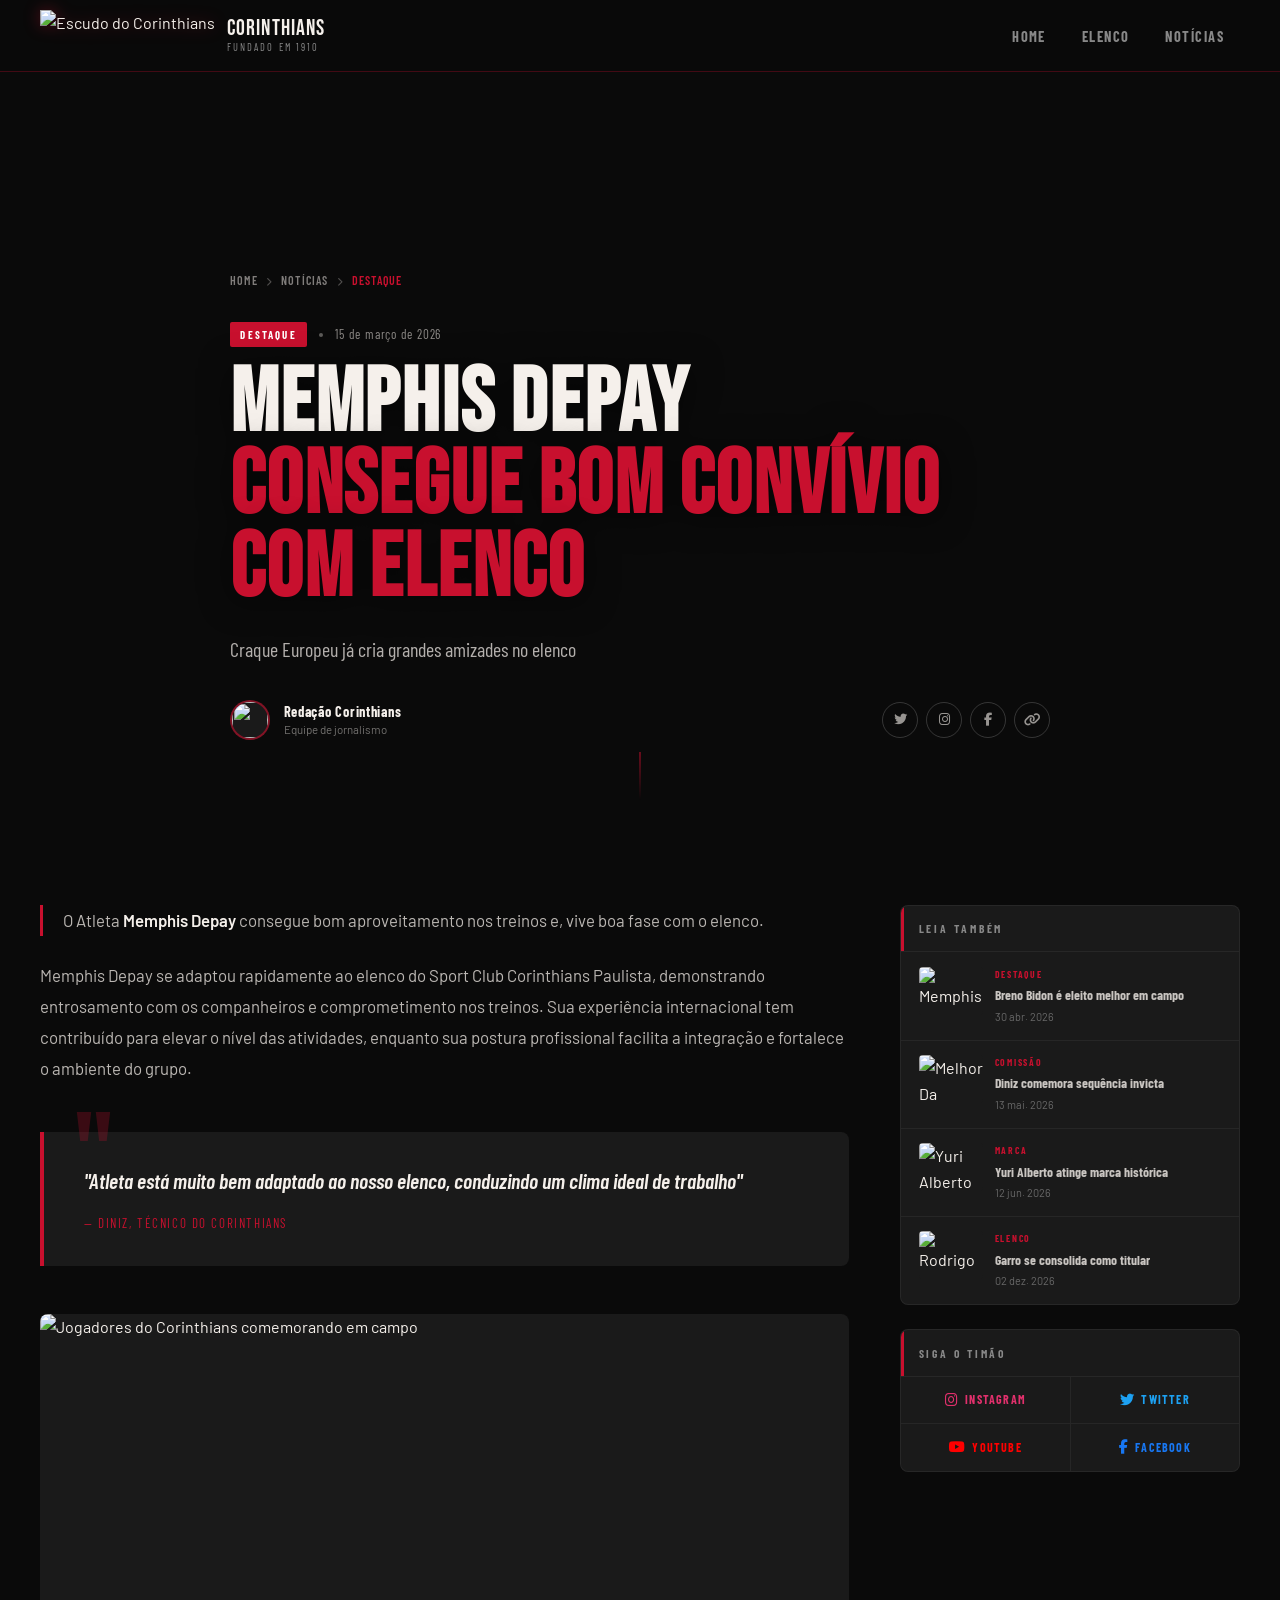
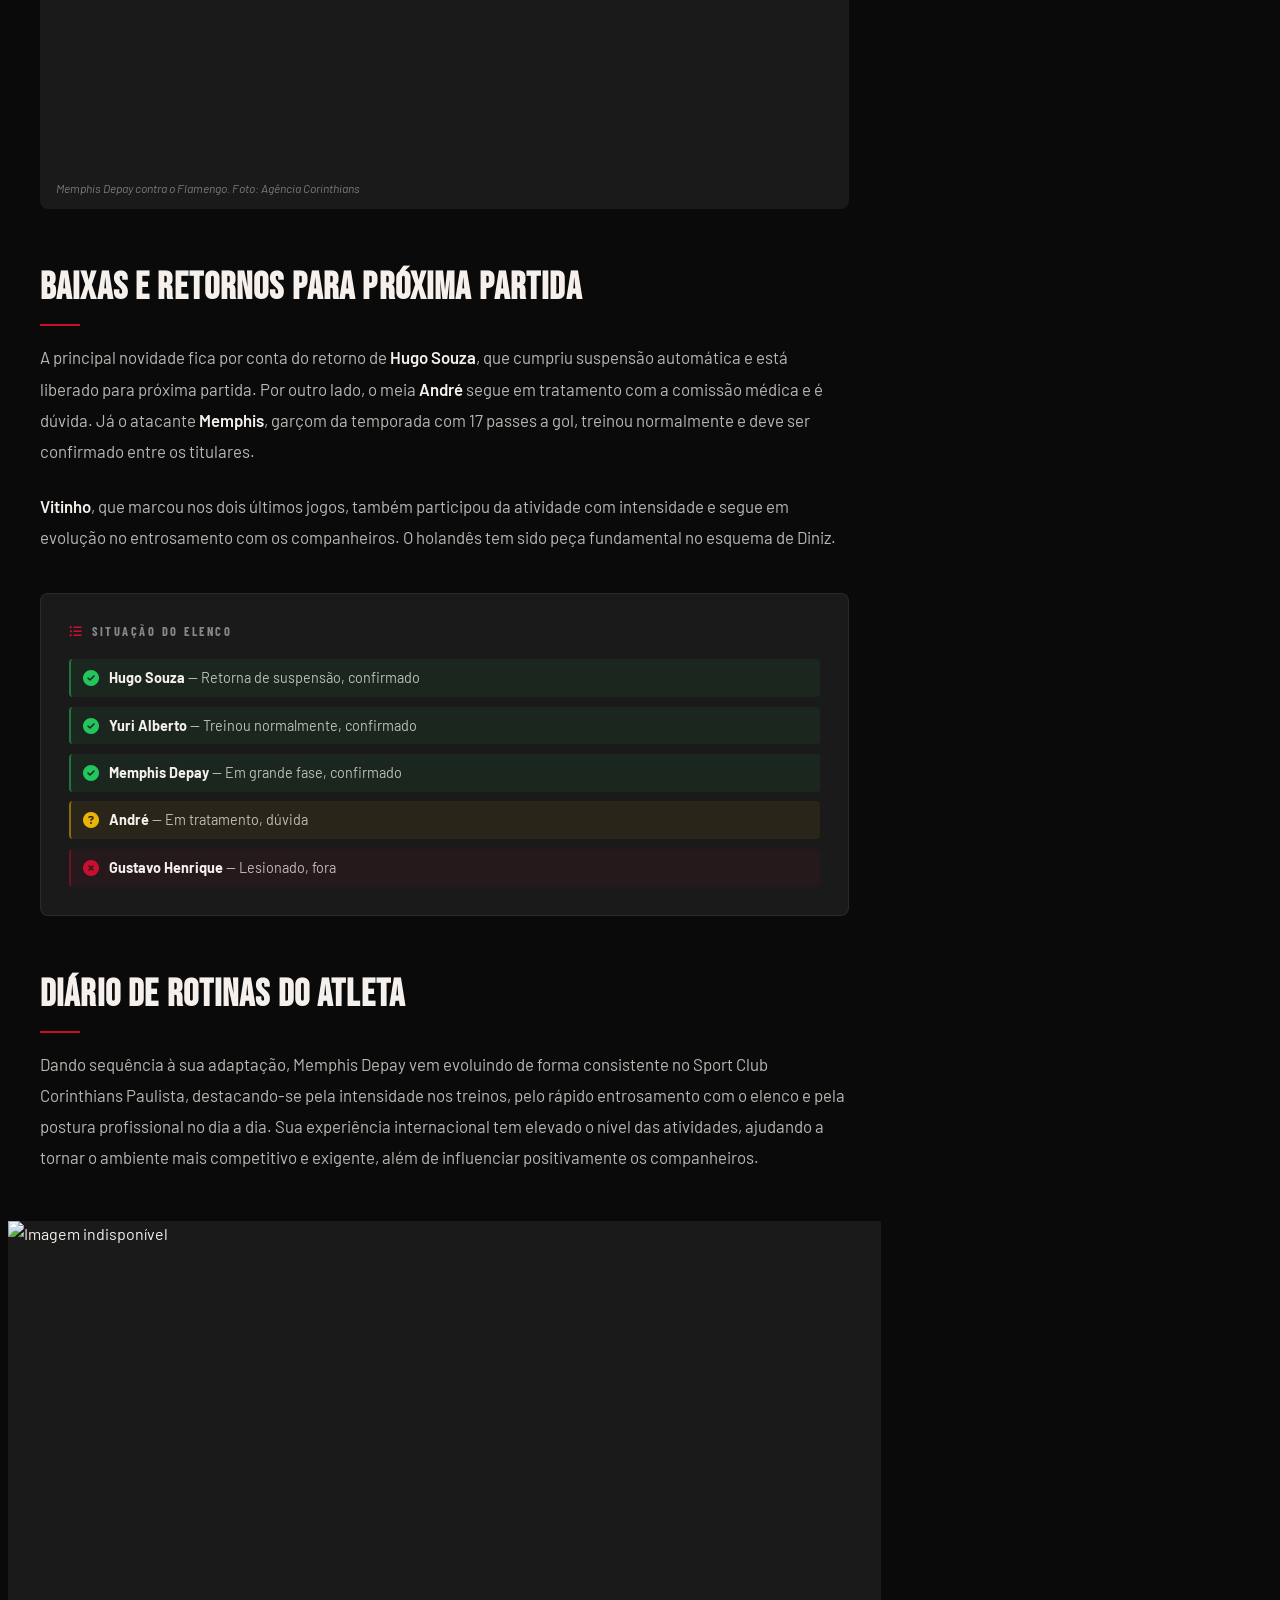
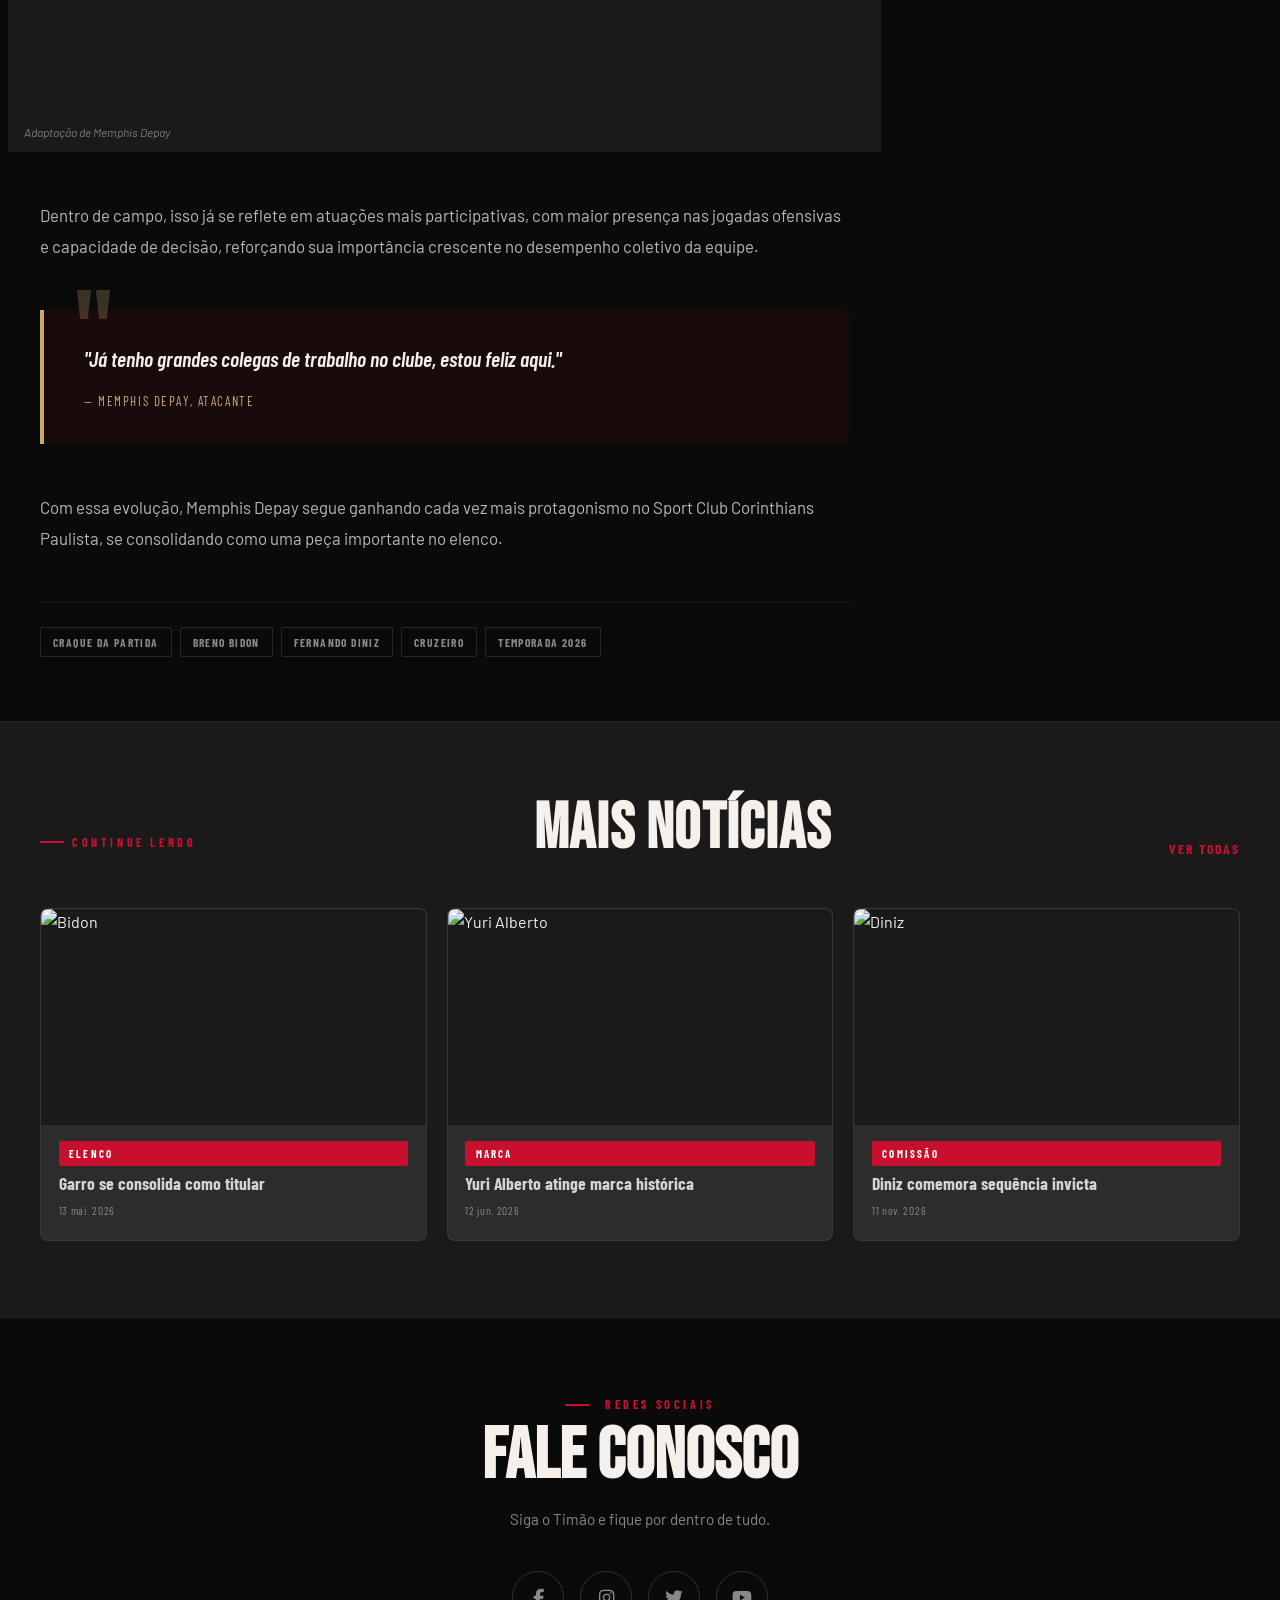
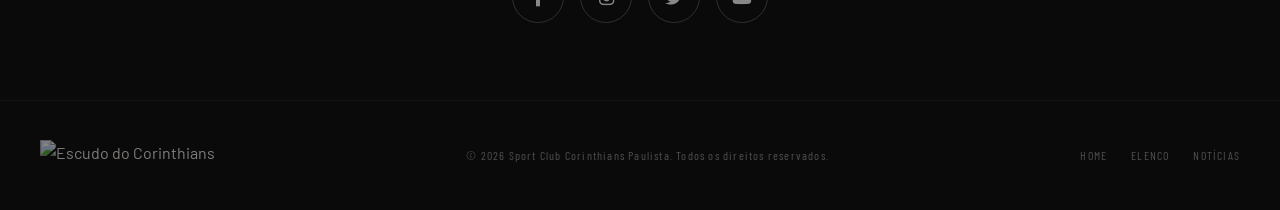
==== noticiamemphis.html @ cc436681 "Add files via upload" ====
<!DOCTYPE html>
<html lang="pt-BR">
<head>
  <meta charset="UTF-8">
  <meta name="viewport" content="width=device-width, initial-scale=1.0">
  <meta name="description" content="Timão inicia preparação intensa para o grande clássico contra o Palmeiras. Saiba tudo sobre o treino, as baixas e as expectativas.">
  <title>Memphis consegue entrosamento com o elenco</title>
  <link rel="stylesheet" href="style.css">
  <link rel="stylesheet" href="noticia.css">
  <link rel="stylesheet" href="https://cdnjs.cloudflare.com/ajax/libs/font-awesome/6.5.0/css/all.min.css">
  <link rel="shortcut icon" href="https://cdn.meutimao.com.br/_upload/forumtopico/2024/08/27/87c4a43331f6d5246008b25f48f8f566.png" type="image/x-icon">
  <link rel="preconnect" href="https://fonts.googleapis.com">
  <link rel="preconnect" href="https://fonts.gstatic.com" crossorigin>
</head>
<body>

<!-- ===================== HEADER (mesmo do site) ===================== -->
<header class="site-header" id="top">
  <div class="container header-container">
    <a href="index.html" class="logo-link" aria-label="Sport Club Corinthians Paulista — Início">
      <img src="https://hubfiel.com.br/wp-content/uploads/2025/02/logo-corinthians-180x180.png" alt="Escudo do Corinthians" class="logo">
      <div class="logo-text">
        <span class="nome">Corinthians</span>
        <span class="fundacao">Fundado em 1910</span>
      </div>
    </a>
    <button class="menu-toggle" aria-label="Abrir menu" aria-expanded="false" aria-controls="main-nav">
      <span></span><span></span><span></span>
    </button>
    <nav class="navbar" id="main-nav" role="navigation" aria-label="Navegação principal">
      <ul class="nav-links">
        <li><a href="index.html">Home</a></li>
        <li><a href="elenco.html">Elenco</a></li>
        <li><a href="noticias.html" class="active">Notícias</a></li>
      </ul>
    </nav>
  </div>
</header>

<div class="overlay" id="overlay" aria-hidden="true"></div>

<!-- ===================== HERO DA NOTÍCIA ===================== -->
<div class="art-hero" role="img" aria-label="Foto principal da matéria">
  <div class="art-hero-bg"
       style="background-image: url('https://lncimg.lance.com.br/cdn-cgi/image/width=1280,height=720,quality=75,background=white,fit=pad/uploads/2026/01/1768933050db7594703df912c1308b49012bbf81ea-scaled-aspect-ratio-512-320.jpg');">
  </div>
  <div class="art-hero-overlay"></div>

  <div class="container art-hero-content">
    <!-- Breadcrumb -->
    <nav class="art-breadcrumb" aria-label="Caminho da página">
      <a href="index.html">Home</a>
      <span aria-hidden="true"><i class="fas fa-chevron-right"></i></span>
      <a href="noticias.html">Notícias</a>
      <span aria-hidden="true"><i class="fas fa-chevron-right"></i></span>
      <span aria-current="page">Destaque</span>
    </nav>

    <div class="art-meta-top">
      <span class="art-tag">Destaque</span>
      <span class="art-dot" aria-hidden="true"></span>
      <time class="art-date" datetime="2026-03-15">15 de março de 2026</time>
    </div>

    <h1 class="art-title">
      Memphis Depay<br>
      <span>Consegue bom convívio com elenco</span>
    </h1>

    <p class="art-subtitle">
      Craque Europeu já cria grandes amizades no elenco
    </p>

    <div class="art-author">
      <div class="art-author-avatar" aria-hidden="true">
        <img src="https://hubfiel.com.br/wp-content/uploads/2025/02/logo-corinthians-180x180.png" alt="">
      </div>
      <div class="art-author-info">
        <span class="art-author-name">Redação Corinthians</span>
        <span class="art-author-role">Equipe de jornalismo</span>
      </div>
      <div class="art-share" aria-label="Compartilhar">
        <button class="art-share-btn" aria-label="Compartilhar no X (Twitter)" data-share="twitter">
          <i class="fab fa-twitter" aria-hidden="true"></i>
        </button>
        <button class="art-share-btn" aria-label="Compartilhar no Instagram" data-share="instagram">
          <i class="fab fa-instagram" aria-hidden="true"></i>
        </button>
        <button class="art-share-btn" aria-label="Compartilhar no Facebook" data-share="facebook">
          <i class="fab fa-facebook-f" aria-hidden="true"></i>
        </button>
        <button class="art-share-btn" id="btn-copy-link" aria-label="Copiar link">
          <i class="fas fa-link" aria-hidden="true"></i>
        </button>
      </div>
    </div>
  </div>

  <!-- Indicador de scroll -->
  <div class="art-scroll-hint" aria-hidden="true">
    <div class="art-scroll-line"></div>
  </div>
</div>

<!-- ===================== CORPO DA MATÉRIA ===================== -->
<main class="art-main" id="conteudo" aria-labelledby="art-heading">

  <div class="art-layout">

    <!-- COLUNA PRINCIPAL -->
    <article class="art-body" aria-labelledby="art-heading">
      <h2 id="art-heading" class="sr-only">Conteúdo da matéria</h2>

      <!-- Parágrafo de abertura -->
      <p class="art-lead">
        O Atleta <strong>Memphis Depay</strong> consegue bom aproveitamento nos treinos e, vive boa fase com o elenco.
      </p>

      <p>
        Memphis Depay se adaptou rapidamente ao elenco do Sport Club Corinthians Paulista, demonstrando entrosamento com os companheiros e comprometimento nos treinos. Sua experiência internacional tem contribuído para elevar o nível das atividades, enquanto sua postura profissional facilita a integração e fortalece o ambiente do grupo.
      </p>

      <!-- Destaque / Quote -->
      <blockquote class="art-quote">
        <p>"Atleta está muito bem adaptado ao nosso elenco, conduzindo um clima ideal de trabalho"</p>
        <cite>— Diniz, Técnico do Corinthians</cite>
      </blockquote>

      <!-- Foto interna 1 -->
      <figure class="art-figure">
        <img
          src="https://cdn.meutimao.com.br/fotos-do-corinthians/w614/2026/03/23/memphis_depay_em_campo_no_jogo_contra_o_flamengo_n1ri.jpg"
          alt="Jogadores do Corinthians comemorando em campo"
          loading="lazy"
          class="art-figure-img">
        <figcaption class="art-figure-caption">
          <span>Memphis Depay contra o Flamengo. Foto: Agência Corinthians</span>
        </figcaption>
      </figure>

      <h2 class="art-section-title">Baixas e retornos para Próxima Partida</h2>

      <p>
        A principal novidade fica por conta do retorno de <strong>Hugo Souza</strong>, que cumpriu suspensão automática e está liberado para próxima partida. Por outro lado, o meia <strong>André</strong> segue em tratamento com a comissão médica e é dúvida. Já o atacante <strong>Memphis</strong>, garçom da temporada com 17 passes a gol, treinou normalmente e deve ser confirmado entre os titulares.
      </p>

      <p>
        <strong>Vitinho</strong>, que marcou nos dois últimos jogos, também participou da atividade com intensidade e segue em evolução no entrosamento com os companheiros. O holandês tem sido peça fundamental no esquema de Diniz.
      </p>

      <!-- Lista de destaques -->
      <div class="art-destaque-box">
        <h3 class="art-destaque-box-title">
          <i class="fas fa-list-ul" aria-hidden="true"></i>
          Situação do elenco
        </h3>
        <ul class="art-list">
          <li class="art-list-item art-list-ok">
            <i class="fas fa-check-circle" aria-hidden="true"></i>
            <span><strong>Hugo Souza</strong> — Retorna de suspensão, confirmado</span>
          </li>
          <li class="art-list-item art-list-ok">
            <i class="fas fa-check-circle" aria-hidden="true"></i>
            <span><strong>Yuri Alberto</strong> — Treinou normalmente, confirmado</span>
          </li>
          <li class="art-list-item art-list-ok">
            <i class="fas fa-check-circle" aria-hidden="true"></i>
            <span><strong>Memphis Depay</strong> — Em grande fase, confirmado</span>
          </li>
          <li class="art-list-item art-list-duvida">
            <i class="fas fa-question-circle" aria-hidden="true"></i>
            <span><strong>André</strong> — Em tratamento, dúvida</span>
          </li>
          <li class="art-list-item art-list-fora">
            <i class="fas fa-times-circle" aria-hidden="true"></i>
            <span><strong>Gustavo Henrique</strong> — Lesionado, fora</span>
          </li>
        </ul>
      </div>

      <h2 class="art-section-title">Diário de rotinas do Atleta</h2>

      <p>
      Dando sequência à sua adaptação, Memphis Depay vem evoluindo de forma consistente no Sport Club Corinthians Paulista, destacando-se pela intensidade nos treinos, pelo rápido entrosamento com o elenco e pela postura profissional no dia a dia. Sua experiência internacional tem elevado o nível das atividades, ajudando a tornar o ambiente mais competitivo e exigente, além de influenciar positivamente os companheiros. 
      </p>

      <!-- Foto interna 2 -->
      <figure class="art-figure art-figure--wide">
        <img
          src="https://jpimg.com.br/uploads/2025/02/af820250226028.jpg"
          loading="lazy"
          class="art-figure-img">
        <figcaption class="art-figure-caption">
          <span>Adaptação de Memphis Depay</span>
        </figcaption>
      </figure>

      <p>
      Dentro de campo, isso já se reflete em atuações mais participativas, com maior presença nas jogadas ofensivas e capacidade de decisão, reforçando sua importância crescente no desempenho coletivo da equipe.
      </p>

      <blockquote class="art-quote art-quote--alt">
        <p>"Já tenho grandes colegas de trabalho no clube, estou feliz aqui."</p>
        <cite>— Memphis Depay, Atacante</cite>
      </blockquote>

      <p>
       Com essa evolução, Memphis Depay segue ganhando cada vez mais protagonismo no Sport Club Corinthians Paulista, se consolidando como uma peça importante no elenco.
      </p>

      <!-- Tags da matéria -->
      <div class="art-tags" aria-label="Tags da matéria">
        <span class="art-tag-item">Craque da Partida</span>
        <span class="art-tag-item">Breno Bidon</span>
        <span class="art-tag-item">Fernando Diniz</span>
        <span class="art-tag-item">Cruzeiro</span>
        <span class="art-tag-item">Temporada 2026</span>
      </div>

    </article>

    <!-- SIDEBAR -->
    <aside class="art-sidebar" aria-label="Conteúdo relacionado">

      <!-- Leia também -->
      <div class="art-sidebar-block">
        <h3 class="art-sidebar-title">
          <span>Leia também</span>
        </h3>
        <ul class="art-related-list">
          <li class="art-related-item">
            <a href="#" class="art-related-link">
              <img src="https://cdn.meutimao.com.br/_upload/jogador/breno-de-souza-bidon-no-corinthians_3_corinthians.jpg" alt="Memphis Depay" class="art-related-img" loading="lazy">
              <div class="art-related-content">
                <span class="art-related-tag">Destaque</span>
                <p class="art-related-title">Breno Bidon é eleito melhor em campo</p>
                <time class="art-related-date" datetime="2026-04-30">30 abr. 2026</time>
              </div>
            </a>
          </li>
          <li class="art-related-item">
            <a href="#" class="art-related-link">
              <img src="https://s2-cbn.glbimg.com/S6l52Odi8jN6PP32u-W59nD9en4=/0x0:3000x2276/888x0/smart/filters:strip_icc()/i.s3.glbimg.com/v1/AUTH_d975fad146a14bbfad9e763717b09688/internal_photos/bs/2026/K/m/gJVb2aQmWhQjyQw2DEiQ/243237.jpg" alt="Melhor Da Partida" class="art-related-img" loading="lazy">
              <div class="art-related-content">
                <span class="art-related-tag">Comissão</span>
                <p class="art-related-title">Diniz comemora sequência invicta</p>
                <time class="art-related-date" datetime="2026-05-13">13 mai. 2026</time>
              </div>
            </a>
          </li>
          <li class="art-related-item">
            <a href="#" class="art-related-link">
              <img src="https://s2-ge.glbimg.com/wKQ4-0z7XtAkPaydusQl7V14zVs=/0x0:3408x2268/984x0/smart/filters:strip_icc()/i.s3.glbimg.com/v1/AUTH_bc8228b6673f488aa253bbcb03c80ec5/internal_photos/bs/2025/d/o/Ko9birSVqkJGDTxUCEMg/rib7943.jpg" alt="Yuri Alberto" class="art-related-img" loading="lazy">
              <div class="art-related-content">
                <span class="art-related-tag">Marca</span>
                <p class="art-related-title">Yuri Alberto atinge marca histórica</p>
                <time class="art-related-date" datetime="2026-06-12">12 jun. 2026</time>
              </div>
            </a>
          </li>
          <li class="art-related-item">
            <a href="#" class="art-related-link">
              <img src="https://lncimg.lance.com.br/cdn-cgi/image/width=950,quality=75,fit=pad,format=webp/uploads/2025/04/AGIF25030920330111-1-scaled-aspect-ratio-512-320.jpg" alt="Rodrigo Garro" class="art-related-img" loading="lazy">
              <div class="art-related-content">
                <span class="art-related-tag">Elenco</span>
                <p class="art-related-title">Garro se consolida como titular</p>
                <time class="art-related-date" datetime="2026-12-02">02 dez. 2026</time>
              </div>
            </a>
          </li>
        </ul>
      </div>

      <!-- Redes sociais compacto -->
      <div class="art-sidebar-block art-sidebar-social">
        <h3 class="art-sidebar-title"><span>Siga o Timão</span></h3>
        <div class="art-social-grid">
          <a href="https://www.instagram.com/corinthians/" target="_blank" rel="noopener noreferrer" class="art-social-btn art-social-ig" aria-label="Instagram">
            <i class="fab fa-instagram" aria-hidden="true"></i>
            <span>Instagram</span>
          </a>
          <a href="https://x.com/corinthians" target="_blank" rel="noopener noreferrer" class="art-social-btn art-social-tw" aria-label="X (Twitter)">
            <i class="fab fa-twitter" aria-hidden="true"></i>
            <span>Twitter</span>
          </a>
          <a href="https://www.youtube.com/corinthians" target="_blank" rel="noopener noreferrer" class="art-social-btn art-social-yt" aria-label="YouTube">
            <i class="fab fa-youtube" aria-hidden="true"></i>
            <span>YouTube</span>
          </a>
          <a href="https://www.facebook.com/corinthians/?locale=pt_BR" target="_blank" rel="noopener noreferrer" class="art-social-btn art-social-fb" aria-label="Facebook">
            <i class="fab fa-facebook-f" aria-hidden="true"></i>
            <span>Facebook</span>
          </a>
        </div>
      </div>

    </aside>
  </div>

  <!-- ===================== MAIS NOTÍCIAS (rodapé da matéria) ===================== -->
  <div class="art-more-section">
    <div class="container">
      <div class="art-more-header">
        <p class="section-label">Continue lendo</p>
        <h2 class="art-more-title">Mais Notícias</h2>
        <a href="noticias.html" class="section-link">Ver todas</a>
      </div>
      <div class="art-more-grid">

        <a href="#" class="art-more-card">
          <div class="art-more-card-img-wrap">
            <img src="https://lncimg.lance.com.br/cdn-cgi/image/width=950,quality=75,fit=pad,format=webp/uploads/2025/04/AGIF25030920330111-1-scaled-aspect-ratio-512-320.jpg" alt="Bidon" loading="lazy">
          </div>
          <div class="art-more-card-body">
            <span class="art-tag">Elenco</span>
            <h3>Garro se consolida como titular</h3>
            <time datetime="2026-05-13">13 mai. 2026</time>
          </div>
        </a>

        <a href="#" class="art-more-card">
          <div class="art-more-card-img-wrap">
            <img src="https://s2-ge.glbimg.com/wKQ4-0z7XtAkPaydusQl7V14zVs=/0x0:3408x2268/984x0/smart/filters:strip_icc()/i.s3.glbimg.com/v1/AUTH_bc8228b6673f488aa253bbcb03c80ec5/internal_photos/bs/2025/d/o/Ko9birSVqkJGDTxUCEMg/rib7943.jpg" alt="Yuri Alberto" loading="lazy">
          </div>
          <div class="art-more-card-body">
            <span class="art-tag">Marca</span>
            <h3>Yuri Alberto atinge marca histórica</h3>
            <time datetime="2026-06-12">12 jun. 2026</time>
          </div>
        </a>

        <a href="#" class="art-more-card">
          <div class="art-more-card-img-wrap">
            <img src="https://s2-cbn.glbimg.com/S6l52Odi8jN6PP32u-W59nD9en4=/0x0:3000x2276/888x0/smart/filters:strip_icc()/i.s3.glbimg.com/v1/AUTH_d975fad146a14bbfad9e763717b09688/internal_photos/bs/2026/K/m/gJVb2aQmWhQjyQw2DEiQ/243237.jpg" alt="Diniz" loading="lazy">
          </div>
          <div class="art-more-card-body">
            <span class="art-tag">Comissão</span>
            <h3>Diniz comemora sequência invicta</h3>
            <time datetime="2026-11-11">11 nov. 2026</time>
          </div>
        </a>

      </div>
    </div>
  </div>

</main>

<!-- ===================== TOAST (copiar link) ===================== -->
<div class="art-toast" id="art-toast" role="status" aria-live="polite" aria-atomic="true">
  <i class="fas fa-check-circle" aria-hidden="true"></i>
  <span>Link copiado!</span>
</div>

<!-- ===================== FOOTER ===================== -->
<section class="section-contato" id="contato" aria-labelledby="titulo-contato-art">
  <div class="container">
    <div class="contato-inner">
      <p class="section-label" style="justify-content:center; margin-bottom:0.5rem;">
        <span style="width:24px;height:2px;background:var(--vermelho);display:inline-block;margin-right:0.5rem;"></span>
        Redes Sociais
      </p>
      <h2 class="contato-title" id="titulo-contato-art">Fale Conosco</h2>
      <p class="contato-desc">Siga o Timão e fique por dentro de tudo.</p>
      <div class="social-icons">
        <a href="https://www.facebook.com/corinthians/?locale=pt_BR" target="_blank" rel="noopener noreferrer" aria-label="Facebook"><i class="fab fa-facebook-f"></i></a>
        <a href="https://www.instagram.com/corinthians/" target="_blank" rel="noopener noreferrer" aria-label="Instagram"><i class="fab fa-instagram"></i></a>
        <a href="https://x.com/corinthians" target="_blank" rel="noopener noreferrer" aria-label="X (Twitter)"><i class="fab fa-twitter"></i></a>
        <a href="https://www.youtube.com/corinthians" target="_blank" rel="noopener noreferrer" aria-label="YouTube"><i class="fab fa-youtube"></i></a>
      </div>
    </div>
  </div>
</section>

<footer>
  <div class="container">
    <div class="footer-inner">
      <a href="index.html" class="footer-logo" aria-label="Início">
        <img src="https://hubfiel.com.br/wp-content/uploads/2025/02/logo-corinthians-180x180.png" alt="Escudo do Corinthians">
      </a>
      <p class="footer-copy">&copy; 2026 Sport Club Corinthians Paulista. Todos os direitos reservados.</p>
      <nav class="footer-links" aria-label="Links do rodapé">
        <a href="index.html">Home</a>
        <a href="elenco.html">Elenco</a>
        <a href="noticias.html">Notícias</a>
      </nav>
    </div>
  </div>
</footer>

<a href="#top" class="back-to-top" aria-label="Voltar ao topo">
  <i class="fas fa-arrow-up" aria-hidden="true"></i>
</a>

<script src="script.js"></script>
<script src="noticia.js"></script>
</body>
</html>
---- style.css ----
/* ============================================
   SPORT CLUB CORINTHIANS PAULISTA
   Design System — Temporada 2026
   ============================================ */

@import url('https://fonts.googleapis.com/css2?family=Bebas+Neue&family=Barlow+Condensed:wght@400;600;700;900&family=Barlow:wght@300;400;500;600&display=swap');

/* ============================================
   VARIÁVEIS E RESET
   ============================================ */
:root {
  --preto:       #0a0a0a;
  --branco:      #f5f0eb;
  --vermelho:    #c8102e;
  --vermelho-vivo: #e8132f;
  --cinza-escuro: #1a1a1a;
  --cinza-medio: #2c2c2c;
  --cinza-claro: #888;
  --dourado:     #c9a96e;

  --fonte-display: 'Bebas Neue', sans-serif;
  --fonte-condensed: 'Barlow Condensed', sans-serif;
  --fonte-body:   'Barlow', sans-serif;

  --radius-sm: 4px;
  --radius-md: 8px;
  --radius-lg: 16px;

  --sombra-card: 0 4px 24px rgba(0,0,0,0.4);
  --sombra-hover: 0 12px 40px rgba(0,0,0,0.6);
  --transicao: all 0.3s cubic-bezier(0.4, 0, 0.2, 1);

  --header-h: 72px;
}

*, *::before, *::after {
  margin: 0;
  padding: 0;
  box-sizing: border-box;
}

html {
  scroll-behavior: smooth;
  font-size: 16px;
  -webkit-text-size-adjust: 100%;
}

body {
  font-family: var(--fonte-body);
  background-color: var(--preto);
  color: var(--branco);
  line-height: 1.6;
  overflow-x: hidden;
  min-height: 100vh;
}

img {
  display: block;
  max-width: 100%;
  height: auto;
}

a {
  text-decoration: none;
  color: inherit;
}

ul {
  list-style: none;
}

/* ============================================
   UTILITÁRIOS
   ============================================ */
.container {
  width: 100%;
  max-width: 1280px;
  margin: 0 auto;
  padding: 0 clamp(1rem, 4vw, 2.5rem);
}

.sr-only {
  position: absolute;
  width: 1px;
  height: 1px;
  padding: 0;
  margin: -1px;
  overflow: hidden;
  clip: rect(0,0,0,0);
  white-space: nowrap;
  border: 0;
}

/* ============================================
   HEADER / NAVEGAÇÃO
   ============================================ */
.site-header {
  position: fixed;
  top: 0;
  left: 0;
  width: 100%;
  z-index: 1000;
  height: var(--header-h);
  background: rgba(10,10,10,0.95);
  backdrop-filter: blur(12px);
  -webkit-backdrop-filter: blur(12px);
  border-bottom: 1px solid rgba(200,16,46,0.3);
  transition: var(--transicao);
}

.site-header.scrolled {
  background: rgba(10,10,10,0.99);
  border-bottom-color: var(--vermelho);
}

.header-container {
  display: flex;
  align-items: center;
  justify-content: space-between;
  height: 100%;
}

.logo-link {
  display: flex;
  align-items: center;
  gap: 0.75rem;
  flex-shrink: 0;
}

.logo {
  height: clamp(42px, 6vw, 52px);
  width: auto;
  transition: var(--transicao);
  filter: drop-shadow(0 0 8px rgba(200,16,46,0.4));
}

.logo-link:hover .logo {
  transform: scale(1.05);
  filter: drop-shadow(0 0 16px rgba(200,16,46,0.7));
}

.logo-text {
  display: flex;
  flex-direction: column;
  line-height: 1.1;
}

.logo-text .nome {
  font-family: var(--fonte-display);
  font-size: clamp(1rem, 2.5vw, 1.4rem);
  letter-spacing: 0.05em;
  color: var(--branco);
}

.logo-text .fundacao {
  font-family: var(--fonte-condensed);
  font-size: 0.65rem;
  letter-spacing: 0.2em;
  color: var(--cinza-claro);
  text-transform: uppercase;
}

/* Nav links */
.navbar {
  display: flex;
  align-items: center;
}

.nav-links {
  display: flex;
  align-items: center;
  gap: 0.25rem;
}

.nav-links li a {
  font-family: var(--fonte-condensed);
  font-weight: 700;
  font-size: 0.9rem;
  letter-spacing: 0.1em;
  text-transform: uppercase;
  color: var(--cinza-claro);
  padding: 0.5rem 1rem;
  border-radius: var(--radius-sm);
  transition: var(--transicao);
  position: relative;
}

.nav-links li a::after {
  content: '';
  position: absolute;
  bottom: -2px;
  left: 50%;
  transform: translateX(-50%) scaleX(0);
  width: 80%;
  height: 2px;
  background: var(--vermelho);
  transition: transform 0.3s ease;
}

.nav-links li a:hover,
.nav-links li a.active {
  color: var(--branco);
}

.nav-links li a:hover::after,
.nav-links li a.active::after {
  transform: translateX(-50%) scaleX(1);
}

/* Menu Hamburguer */
.menu-toggle {
  display: none;
  flex-direction: column;
  gap: 5px;
  background: none;
  border: none;
  cursor: pointer;
  padding: 0.5rem;
  z-index: 1002;
}

.menu-toggle span {
  display: block;
  width: 24px;
  height: 2px;
  background: var(--branco);
  transition: var(--transicao);
  transform-origin: center;
}

.menu-toggle.active span:nth-child(1) {
  transform: translateY(7px) rotate(45deg);
}
.menu-toggle.active span:nth-child(2) {
  opacity: 0;
  transform: scaleX(0);
}
.menu-toggle.active span:nth-child(3) {
  transform: translateY(-7px) rotate(-45deg);
}

/* Overlay */
.overlay {
  position: fixed;
  inset: 0;
  background: rgba(0,0,0,0.7);
  z-index: 998;
  opacity: 0;
  pointer-events: none;
  transition: opacity 0.3s ease;
  backdrop-filter: blur(4px);
}

.overlay.active {
  opacity: 1;
  pointer-events: all;
}

/* ============================================
   HERO SECTION
   ============================================ */
.hero {
  position: relative;
  min-height: 100svh;
  display: flex;
  align-items: center;
  overflow: hidden;
  padding-top: var(--header-h);
}

.hero-bg {
  position: absolute;
  inset: 0;
  background-image: url('https://s2-ge.glbimg.com/oWIc7TjPOmp0jrXSn1iT3tWQ8Gs=/0x0:3000x2001/1008x0/smart/filters:strip_icc()/i.s3.glbimg.com/v1/AUTH_bc8228b6673f488aa253bbcb03c80ec5/internal_photos/bs/2022/P/C/1P5erCRlayybaaTX6pFg/agif22012520244146.jpg');
  background-size: cover;
  background-position: center 20%;
  filter: brightness(0.25);
  transform: scale(1.05);
  animation: heroZoom 20s ease-in-out infinite alternate;
}

@keyframes heroZoom {
  from { transform: scale(1.05); }
  to   { transform: scale(1.12); }
}

.hero-overlay {
  position: absolute;
  inset: 0;
  background: linear-gradient(
    135deg,
    rgba(10,10,10,0.85) 0%,
    rgba(200,16,46,0.1) 50%,
    rgba(10,10,10,0.9) 100%
  );
}

.hero-noise {
  position: absolute;
  inset: 0;
  background-image: url("data:image/svg+xml,%3Csvg xmlns='http://www.w3.org/2000/svg' width='300' height='300'%3E%3Cfilter id='noise'%3E%3CfeTurbulence type='fractalNoise' baseFrequency='0.65' numOctaves='3' stitchTiles='stitch'/%3E%3C/filter%3E%3Crect width='300' height='300' filter='url(%23noise)' opacity='0.04'/%3E%3C/svg%3E");
  opacity: 0.3;
  pointer-events: none;
}

.hero-content {
  position: relative;
  z-index: 1;
  max-width: 900px;
  padding: 2rem 0;
}

.hero-badge {
  display: inline-flex;
  align-items: center;
  gap: 0.5rem;
  font-family: var(--fonte-condensed);
  font-size: 0.75rem;
  font-weight: 700;
  letter-spacing: 0.25em;
  text-transform: uppercase;
  color: var(--dourado);
  border: 1px solid rgba(201,169,110,0.4);
  padding: 0.35rem 0.9rem;
  border-radius: 2px;
  margin-bottom: 1.5rem;
  animation: fadeSlideUp 0.8s ease both;
}

.hero-badge::before {
  content: '';
  width: 6px;
  height: 6px;
  border-radius: 50%;
  background: var(--dourado);
  animation: pulse 2s infinite;
}

@keyframes pulse {
  0%, 100% { opacity: 1; }
  50%       { opacity: 0.3; }
}

.hero-title {
  font-family: var(--fonte-display);
  font-size: clamp(3.5rem, 10vw, 9rem);
  line-height: 0.9;
  letter-spacing: 0.02em;
  color: var(--branco);
  animation: fadeSlideUp 0.8s 0.1s ease both;
  text-shadow: 0 0 60px rgba(200,16,46,0.3);
}

.hero-title .destaque {
  color: var(--vermelho);
  display: block;
}

.hero-title .sub {
  font-size: 0.45em;
  letter-spacing: 0.15em;
  color: var(--cinza-claro);
  display: block;
  margin-top: 0.25em;
}

.hero-desc {
  font-family: var(--fonte-condensed);
  font-size: clamp(1rem, 2.5vw, 1.2rem);
  font-weight: 400;
  color: rgba(245,240,235,0.65);
  max-width: 520px;
  margin: 1.5rem 0 2.5rem;
  letter-spacing: 0.02em;
  animation: fadeSlideUp 0.8s 0.2s ease both;
}

.hero-ctas {
  display: flex;
  align-items: center;
  gap: 1rem;
  flex-wrap: wrap;
  animation: fadeSlideUp 0.8s 0.3s ease both;
}

.btn-primary {
  font-family: var(--fonte-condensed);
  font-size: 0.9rem;
  font-weight: 700;
  letter-spacing: 0.15em;
  text-transform: uppercase;
  background: var(--vermelho);
  color: var(--branco);
  padding: 0.85rem 2rem;
  border: 2px solid var(--vermelho);
  border-radius: var(--radius-sm);
  transition: var(--transicao);
  cursor: pointer;
}

.btn-primary:hover {
  background: var(--vermelho-vivo);
  border-color: var(--vermelho-vivo);
  transform: translateY(-2px);
  box-shadow: 0 8px 24px rgba(200,16,46,0.4);
}

.btn-outline {
  font-family: var(--fonte-condensed);
  font-size: 0.9rem;
  font-weight: 700;
  letter-spacing: 0.15em;
  text-transform: uppercase;
  background: transparent;
  color: var(--branco);
  padding: 0.85rem 2rem;
  border: 2px solid rgba(245,240,235,0.3);
  border-radius: var(--radius-sm);
  transition: var(--transicao);
  cursor: pointer;
}

.btn-outline:hover {
  border-color: var(--branco);
  background: rgba(245,240,235,0.08);
  transform: translateY(-2px);
}

.hero-scroll {
  position: absolute;
  bottom: 2.5rem;
  left: 50%;
  transform: translateX(-50%);
  display: flex;
  flex-direction: column;
  align-items: center;
  gap: 0.5rem;
  font-family: var(--fonte-condensed);
  font-size: 0.7rem;
  letter-spacing: 0.2em;
  text-transform: uppercase;
  color: var(--cinza-claro);
  z-index: 1;
  animation: fadeIn 1s 1s ease both;
}

.scroll-line {
  width: 1px;
  height: 40px;
  background: linear-gradient(to bottom, var(--vermelho), transparent);
  animation: scrollBounce 2s ease-in-out infinite;
}

@keyframes scrollBounce {
  0%, 100% { transform: scaleY(1); }
  50%       { transform: scaleY(0.6); }
}

/* ============================================
   SEÇÃO DESTAQUES (HOME)
   ============================================ */
.section-destaques {
  padding: clamp(4rem, 8vw, 7rem) 0;
  background: var(--cinza-escuro);
  position: relative;
  overflow: hidden;
}

.section-destaques::before {
  content: 'FIEL';
  position: absolute;
  top: -0.1em;
  right: -0.05em;
  font-family: var(--fonte-display);
  font-size: clamp(12rem, 25vw, 22rem);
  color: rgba(255,255,255,0.02);
  line-height: 1;
  pointer-events: none;
  user-select: none;
}

.section-header {
  margin-bottom: clamp(2rem, 5vw, 3.5rem);
  display: flex;
  align-items: flex-end;
  justify-content: space-between;
  gap: 1rem;
  flex-wrap: wrap;
}

.section-label {
  font-family: var(--fonte-condensed);
  font-size: 0.75rem;
  font-weight: 700;
  letter-spacing: 0.3em;
  text-transform: uppercase;
  color: var(--vermelho);
  display: flex;
  align-items: center;
  gap: 0.5rem;
  margin-bottom: 0.5rem;
}

.section-label::before {
  content: '';
  width: 24px;
  height: 2px;
  background: var(--vermelho);
}

.section-title {
  font-family: var(--fonte-display);
  font-size: clamp(2.5rem, 6vw, 5rem);
  line-height: 0.95;
  letter-spacing: 0.02em;
  color: var(--branco);
}

.section-link {
  font-family: var(--fonte-condensed);
  font-size: 0.85rem;
  font-weight: 700;
  letter-spacing: 0.15em;
  text-transform: uppercase;
  color: var(--vermelho);
  display: flex;
  align-items: center;
  gap: 0.4rem;
  transition: var(--transicao);
  white-space: nowrap;
}

.section-link:hover {
  gap: 0.7rem;
  color: var(--vermelho-vivo);
}

/* Cards de destaque */
.destaque-grid {
  display: grid;
  grid-template-columns: 1.6fr 1fr;
  grid-template-rows: auto auto;
  gap: 1rem;
}

.destaque-card {
  position: relative;
  border-radius: var(--radius-md);
  overflow: hidden;
  cursor: pointer;
  background: var(--cinza-medio);
}

.destaque-card:first-child {
  grid-row: span 2;
}

.destaque-card-img {
  width: 100%;
  height: 100%;
  object-fit: cover;
  transition: transform 0.6s cubic-bezier(0.4, 0, 0.2, 1);
  min-height: 200px;
}

.destaque-card:first-child .destaque-card-img {
  min-height: 460px;
  max-height: 520px;
}

.destaque-card:hover .destaque-card-img {
  transform: scale(1.06);
}

.destaque-card-overlay {
  position: absolute;
  inset: 0;
  background: linear-gradient(
    to top,
    rgba(0,0,0,0.92) 0%,
    rgba(0,0,0,0.4) 45%,
    transparent 100%
  );
  transition: var(--transicao);
}

.destaque-card:hover .destaque-card-overlay {
  background: linear-gradient(
    to top,
    rgba(0,0,0,0.95) 0%,
    rgba(200,16,46,0.15) 50%,
    transparent 100%
  );
}

.destaque-card-content {
  position: absolute;
  bottom: 0;
  left: 0;
  right: 0;
  padding: clamp(1rem, 3vw, 1.75rem);
}

.destaque-tag {
  display: inline-block;
  font-family: var(--fonte-condensed);
  font-size: 0.65rem;
  font-weight: 700;
  letter-spacing: 0.2em;
  text-transform: uppercase;
  background: var(--vermelho);
  color: white;
  padding: 0.2rem 0.6rem;
  border-radius: 2px;
  margin-bottom: 0.6rem;
}

.destaque-card-title {
  font-family: var(--fonte-condensed);
  font-size: clamp(1rem, 2.5vw, 1.4rem);
  font-weight: 700;
  line-height: 1.2;
  color: var(--branco);
  margin-bottom: 0.35rem;
  transition: var(--transicao);
}

.destaque-card:hover .destaque-card-title {
  color: white;
}

.destaque-card-desc {
  font-family: var(--fonte-body);
  font-size: 0.82rem;
  color: rgba(245,240,235,0.65);
  line-height: 1.4;
  display: none;
}

.destaque-card:first-child .destaque-card-desc {
  display: block;
}

/* ============================================
   SEÇÃO ELENCO
   ============================================ */
.section-elenco {
  padding: clamp(4rem, 8vw, 7rem) 0;
  background: var(--preto);
  position: relative;
}

.section-elenco::after {
  content: '';
  position: absolute;
  left: 0;
  top: 50%;
  width: 3px;
  height: 200px;
  background: var(--vermelho);
  transform: translateY(-50%);
}

/* Filtros de posição */
.elenco-filtros {
  display: flex;
  gap: 0.5rem;
  flex-wrap: wrap;
  margin-bottom: clamp(2rem, 4vw, 3rem);
}

.filtro-btn {
  font-family: var(--fonte-condensed);
  font-size: 0.8rem;
  font-weight: 700;
  letter-spacing: 0.12em;
  text-transform: uppercase;
  background: transparent;
  color: var(--cinza-claro);
  border: 1px solid rgba(255,255,255,0.12);
  padding: 0.5rem 1.1rem;
  border-radius: 2px;
  cursor: pointer;
  transition: var(--transicao);
}

.filtro-btn:hover,
.filtro-btn.active {
  background: var(--vermelho);
  color: white;
  border-color: var(--vermelho);
}

/* Grid de jogadores */
.players-grid {
  display: grid;
  grid-template-columns: repeat(auto-fill, minmax(min(100%, 200px), 1fr));
  gap: clamp(0.75rem, 2vw, 1rem);
}

.player-card {
  background: var(--cinza-escuro);
  border-radius: var(--radius-md);
  overflow: hidden;
  position: relative;
  cursor: pointer;
  transition: var(--transicao);
  border: 1px solid rgba(255,255,255,0.06);
  group: true;
}

.player-card:hover {
  transform: translateY(-6px);
  box-shadow: var(--sombra-hover);
  border-color: rgba(200,16,46,0.4);
}

.player-photo-wrapper {
  position: relative;
  overflow: hidden;
  aspect-ratio: 4/5;
}

.player-photo {
  width: 100%;
  height: 100%;
  object-fit: cover;
  object-position: top center;
  transition: transform 0.6s cubic-bezier(0.4, 0, 0.2, 1);
}

.player-card:hover .player-photo {
  transform: scale(1.08);
}

.player-photo-overlay {
  position: absolute;
  inset: 0;
  background: linear-gradient(to top, rgba(10,10,10,0.85) 0%, transparent 60%);
}

.player-numero {
  position: absolute;
  top: 0.75rem;
  right: 0.75rem;
  font-family: var(--fonte-display);
  font-size: 2rem;
  color: rgba(255,255,255,0.12);
  line-height: 1;
  user-select: none;
}

.player-info {
  padding: 0.85rem 1rem 1rem;
}

.player-position {
  font-family: var(--fonte-condensed);
  font-size: 0.65rem;
  font-weight: 700;
  letter-spacing: 0.2em;
  text-transform: uppercase;
  color: var(--vermelho);
  margin-bottom: 0.25rem;
}

.player-name {
  font-family: var(--fonte-condensed);
  font-size: 1.05rem;
  font-weight: 700;
  line-height: 1.2;
  color: var(--branco);
  margin-bottom: 0.3rem;
}

.player-description {
  font-family: var(--fonte-body);
  font-size: 0.75rem;
  color: var(--cinza-claro);
  line-height: 1.4;
  font-style: italic;
}

/* ============================================
   SEÇÃO NOTÍCIAS
   ============================================ */
.section-noticias {
  padding: clamp(4rem, 8vw, 7rem) 0;
  background: var(--cinza-escuro);
  position: relative;
  overflow: hidden;
}

.page-title {
  font-family: var(--fonte-display);
  font-size: clamp(3rem, 8vw, 7rem);
  line-height: 0.9;
  color: var(--branco);
  letter-spacing: 0.02em;
  margin-bottom: clamp(2.5rem, 5vw, 4rem);
  position: relative;
}

.page-title span {
  display: block;
  font-size: 0.3em;
  font-family: var(--fonte-condensed);
  font-weight: 700;
  letter-spacing: 0.3em;
  color: var(--vermelho);
  margin-bottom: 0.25em;
}

.news-grid {
  display: grid;
  grid-template-columns: repeat(auto-fill, minmax(min(100%, 320px), 1fr));
  gap: clamp(1rem, 2.5vw, 1.25rem);
  margin-top: clamp(2rem, 4vw, 3rem);
}

.news-card {
  background: var(--cinza-medio);
  border-radius: var(--radius-md);
  overflow: hidden;
  transition: var(--transicao);
  border: 1px solid rgba(255,255,255,0.06);
  display: flex;
  flex-direction: column;
}

.news-card:hover {
  transform: translateY(-4px);
  box-shadow: var(--sombra-hover);
  border-color: rgba(200,16,46,0.35);
}

.news-image-wrapper {
  position: relative;
  overflow: hidden;
  aspect-ratio: 16/9;
}

.news-image {
  width: 100%;
  height: 100%;
  object-fit: cover;
  transition: transform 0.6s cubic-bezier(0.4, 0, 0.2, 1);
}

.news-card:hover .news-image {
  transform: scale(1.06);
}

.news-image-overlay {
  position: absolute;
  inset: 0;
  background: rgba(0,0,0,0.15);
  transition: var(--transicao);
}

.news-card:hover .news-image-overlay {
  background: rgba(200,16,46,0.15);
}

.news-content {
  padding: clamp(1rem, 2.5vw, 1.4rem);
  display: flex;
  flex-direction: column;
  flex: 1;
}

.news-meta {
  display: flex;
  align-items: center;
  gap: 0.75rem;
  margin-bottom: 0.75rem;
}

.news-tag {
  font-family: var(--fonte-condensed);
  font-size: 0.65rem;
  font-weight: 700;
  letter-spacing: 0.18em;
  text-transform: uppercase;
  background: var(--vermelho);
  color: white;
  padding: 0.2rem 0.55rem;
  border-radius: 2px;
}

.news-date {
  font-family: var(--fonte-condensed);
  font-size: 0.75rem;
  letter-spacing: 0.06em;
  color: var(--cinza-claro);
}

.news-title {
  font-family: var(--fonte-condensed);
  font-size: clamp(1.05rem, 2.5vw, 1.25rem);
  font-weight: 700;
  line-height: 1.25;
  color: var(--branco);
  margin-bottom: 0.6rem;
  transition: var(--transicao);
}

.news-card:hover .news-title {
  color: white;
}

.news-excerpt {
  font-family: var(--fonte-body);
  font-size: 0.83rem;
  color: rgba(245,240,235,0.55);
  line-height: 1.6;
  flex: 1;
  margin-bottom: 1.1rem;
}

.read-more {
  display: inline-flex;
  align-items: center;
  gap: 0.4rem;
  font-family: var(--fonte-condensed);
  font-size: 0.78rem;
  font-weight: 700;
  letter-spacing: 0.15em;
  text-transform: uppercase;
  color: var(--vermelho);
  transition: var(--transicao);
  align-self: flex-start;
}

.read-more::after {
  content: '→';
  transition: transform 0.3s ease;
}

.news-card:hover .read-more {
  color: var(--vermelho-vivo);
}

.news-card:hover .read-more::after {
  transform: translateX(4px);
}

/* ============================================
   SEÇÃO CONTATO / REDES SOCIAIS
   ============================================ */
.section-contato {
  background: var(--preto);
  padding: clamp(3.5rem, 6vw, 5.5rem) 0;
  text-align: center;
  border-top: 1px solid rgba(255,255,255,0.06);
}

.contato-inner {
  max-width: 600px;
  margin: 0 auto;
}

.contato-inner .section-label {
  justify-content: center;
}

.contato-inner .section-label::before {
  display: none;
}

.contato-title {
  font-family: var(--fonte-display);
  font-size: clamp(2.5rem, 6vw, 4.5rem);
  color: var(--branco);
  margin: 0.5rem 0 1rem;
  line-height: 0.95;
}

.contato-desc {
  font-family: var(--fonte-body);
  font-size: 0.95rem;
  color: var(--cinza-claro);
  margin-bottom: 2.5rem;
}

.social-icons {
  display: flex;
  justify-content: center;
  align-items: center;
  gap: 1rem;
  flex-wrap: wrap;
}

.social-icons a {
  display: inline-flex;
  align-items: center;
  justify-content: center;
  width: 52px;
  height: 52px;
  border-radius: 50%;
  border: 1px solid rgba(255,255,255,0.15);
  color: var(--cinza-claro);
  font-size: 1.1rem;
  transition: var(--transicao);
}

.social-icons a:hover {
  background: var(--vermelho);
  border-color: var(--vermelho);
  color: white;
  transform: translateY(-3px);
  box-shadow: 0 8px 20px rgba(200,16,46,0.4);
}

/* ============================================
   FOOTER
   ============================================ */
footer {
  background: var(--preto);
  border-top: 1px solid rgba(255,255,255,0.04);
  padding: clamp(1.5rem, 3vw, 2.5rem) 0;
}

.footer-inner {
  display: flex;
  align-items: center;
  justify-content: space-between;
  flex-wrap: wrap;
  gap: 1rem;
}

.footer-logo {
  display: flex;
  align-items: center;
  gap: 0.75rem;
  opacity: 0.5;
  transition: var(--transicao);
}

.footer-logo:hover {
  opacity: 0.85;
}

.footer-logo img {
  height: 32px;
  width: auto;
}

.footer-copy {
  font-family: var(--fonte-condensed);
  font-size: 0.75rem;
  letter-spacing: 0.1em;
  color: rgba(245,240,235,0.3);
}

.footer-links {
  display: flex;
  gap: 1.5rem;
}

.footer-links a {
  font-family: var(--fonte-condensed);
  font-size: 0.75rem;
  letter-spacing: 0.1em;
  text-transform: uppercase;
  color: rgba(245,240,235,0.3);
  transition: var(--transicao);
}

.footer-links a:hover {
  color: var(--vermelho);
}

/* ============================================
   BOTÃO VOLTAR AO TOPO
   ============================================ */
.back-to-top {
  position: fixed;
  right: clamp(1rem, 3vw, 1.75rem);
  bottom: clamp(1rem, 3vw, 1.75rem);
  width: 44px;
  height: 44px;
  background: var(--vermelho);
  color: white;
  border: none;
  border-radius: var(--radius-sm);
  display: none;
  align-items: center;
  justify-content: center;
  font-size: 1rem;
  cursor: pointer;
  z-index: 900;
  transition: var(--transicao);
  box-shadow: 0 4px 16px rgba(200,16,46,0.5);
}

.back-to-top:hover {
  background: var(--vermelho-vivo);
  transform: translateY(-3px);
  box-shadow: 0 8px 24px rgba(200,16,46,0.6);
}

/* ============================================
   ANIMAÇÕES
   ============================================ */
@keyframes fadeSlideUp {
  from {
    opacity: 0;
    transform: translateY(24px);
  }
  to {
    opacity: 1;
    transform: translateY(0);
  }
}

@keyframes fadeIn {
  from { opacity: 0; }
  to   { opacity: 1; }
}

/* ============================================
   CARDS NA HOME (destaques sem grid especial)
   ============================================ */
.cards {
  display: grid;
  grid-template-columns: repeat(auto-fit, minmax(min(100%, 280px), 1fr));
  gap: clamp(1rem, 2.5vw, 1.25rem);
}

.card {
  background: var(--cinza-medio);
  border-radius: var(--radius-md);
  overflow: hidden;
  border: 1px solid rgba(255,255,255,0.06);
  transition: var(--transicao);
  cursor: pointer;
}

.card:hover {
  transform: translateY(-5px);
  border-color: rgba(200,16,46,0.35);
  box-shadow: var(--sombra-hover);
}

.card img {
  width: 100%;
  aspect-ratio: 16/9;
  object-fit: cover;
  transition: transform 0.5s cubic-bezier(0.4, 0, 0.2, 1);
}

.card:hover img {
  transform: scale(1.06);
}

.card-body {
  padding: 1.1rem 1.25rem 1.4rem;
}

.card h3 {
  font-family: var(--fonte-display);
  font-size: 1.4rem;
  letter-spacing: 0.04em;
  color: var(--branco);
  margin-bottom: 0.35rem;
}

.card p {
  font-family: var(--fonte-body);
  font-size: 0.82rem;
  color: var(--cinza-claro);
  line-height: 1.5;
}

/* ============================================
   RESPONSIVIDADE
   ============================================ */

/* Tablet landscape */
@media (max-width: 1024px) {
  .destaque-grid {
    grid-template-columns: 1fr 1fr;
  }
  .destaque-card:first-child {
    grid-column: span 2;
    grid-row: span 1;
  }
  .destaque-card:first-child .destaque-card-img {
    min-height: 300px;
    max-height: 380px;
  }
}

/* Tablet */
@media (max-width: 768px) {
  :root {
    --header-h: 60px;
  }

  .logo-text {
    display: none;
  }

  .menu-toggle {
    display: flex;
  }

  .navbar {
    position: fixed;
    top: 0;
    right: -100%;
    width: min(80%, 320px);
    height: 100dvh;
    background: var(--cinza-escuro);
    flex-direction: column;
    justify-content: center;
    align-items: center;
    padding: 2rem;
    transition: right 0.4s cubic-bezier(0.4, 0, 0.2, 1);
    z-index: 1001;
    border-left: 1px solid rgba(200,16,46,0.3);
  }

  .navbar.active {
    right: 0;
  }

  .nav-links {
    flex-direction: column;
    align-items: center;
    gap: 0.5rem;
    width: 100%;
  }

  .nav-links li {
    width: 100%;
  }

  .nav-links li a {
    display: block;
    text-align: center;
    padding: 1rem 1.5rem;
    font-size: 1.2rem;
    letter-spacing: 0.2em;
    border: 1px solid rgba(255,255,255,0.06);
    border-radius: var(--radius-sm);
  }

  .nav-links li a:hover,
  .nav-links li a.active {
    background: var(--vermelho);
    color: white;
    border-color: var(--vermelho);
  }

  .nav-links li a::after {
    display: none;
  }

  .destaque-grid {
    grid-template-columns: 1fr;
  }

  .destaque-card:first-child {
    grid-column: span 1;
  }

  .destaque-card:first-child .destaque-card-img {
    min-height: 280px;
    max-height: 320px;
  }

  .section-header {
    flex-direction: column;
    align-items: flex-start;
  }

  .footer-inner {
    flex-direction: column;
    text-align: center;
  }

  .footer-links {
    justify-content: center;
  }
}

/* Mobile */
@media (max-width: 480px) {
  .hero-ctas {
    flex-direction: column;
    align-items: stretch;
  }

  .btn-primary,
  .btn-outline {
    text-align: center;
    padding: 0.9rem 1.5rem;
  }

  .players-grid {
    grid-template-columns: repeat(2, 1fr);
  }

  .news-grid {
    grid-template-columns: 1fr;
  }

  .social-icons a {
    width: 46px;
    height: 46px;
  }

  .elenco-filtros {
    gap: 0.35rem;
  }

  .filtro-btn {
    font-size: 0.72rem;
    padding: 0.4rem 0.8rem;
  }
}

/* Muito pequeno */
@media (max-width: 360px) {
  .players-grid {
    grid-template-columns: 1fr;
  }
}

/* Modo paisagem mobile */
@media (max-height: 500px) and (orientation: landscape) {
  .hero {
    min-height: auto;
    padding: calc(var(--header-h) + 2rem) 0 3rem;
  }
}

/* Preferência de movimento reduzido */
@media (prefers-reduced-motion: reduce) {
  *, *::before, *::after {
    animation-duration: 0.01ms !important;
    animation-iteration-count: 1 !important;
    transition-duration: 0.01ms !important;
  }
}

/* Print */
@media print {
  .site-header,
  .back-to-top,
  .menu-toggle,
  .hero-scroll {
    display: none !important;
  }
  body {
    background: white;
    color: black;
  }
}
---- noticia.css ----
/* ============================================================
   NOTICIA.CSS — Página de Artigo / Matéria Detalhada
   Sport Club Corinthians Paulista
   Importa variáveis e tipografia de style.css
   ============================================================ */

/* ============================================================
   HERO DA NOTÍCIA
   ============================================================ */
.art-hero {
  position: relative;
  min-height: 92svh;
  display: flex;
  align-items: flex-end;
  padding-top: var(--header-h);
  overflow: hidden;
}

.art-hero-bg {
  position: absolute;
  inset: 0;
  background-size: cover;
  background-position: center 30%;
  filter: brightness(0.3);
  transform: scale(1.04);
  transition: transform 0.1s linear; /* parallax via JS */
}

.art-hero-overlay {
  position: absolute;
  inset: 0;
  background: linear-gradient(
    to top,
    rgba(10, 10, 10, 1) 0%,
    rgba(10, 10, 10, 0.7) 40%,
    rgba(10, 10, 10, 0.2) 75%,
    transparent 100%
  );
}

.art-hero-content {
  position: relative;
  z-index: 1;
  padding-bottom: clamp(3rem, 7vw, 5.5rem);
  max-width: 900px;
}

/* Breadcrumb */
.art-breadcrumb {
  display: flex;
  align-items: center;
  gap: 0.5rem;
  flex-wrap: wrap;
  margin-bottom: clamp(1.25rem, 3vw, 2rem);
  animation: fadeSlideUp 0.6s ease both;
}

.art-breadcrumb a,
.art-breadcrumb span {
  font-family: var(--fonte-condensed);
  font-size: 0.75rem;
  font-weight: 600;
  letter-spacing: 0.1em;
  text-transform: uppercase;
  color: rgba(245, 240, 235, 0.5);
  transition: var(--transicao);
}

.art-breadcrumb a:hover {
  color: var(--vermelho);
}

.art-breadcrumb i {
  font-size: 0.55rem;
  color: rgba(245, 240, 235, 0.3);
}

.art-breadcrumb [aria-current="page"] {
  color: var(--vermelho);
}

/* Meta top (tag + data) */
.art-meta-top {
  display: flex;
  align-items: center;
  gap: 0.75rem;
  margin-bottom: 1rem;
  animation: fadeSlideUp 0.6s 0.05s ease both;
}

.art-tag {
  display: inline-block;
  font-family: var(--fonte-condensed);
  font-size: 0.68rem;
  font-weight: 700;
  letter-spacing: 0.2em;
  text-transform: uppercase;
  background: var(--vermelho);
  color: #fff;
  padding: 0.22rem 0.65rem;
  border-radius: 2px;
}

.art-dot {
  width: 4px;
  height: 4px;
  border-radius: 50%;
  background: rgba(245, 240, 235, 0.35);
  flex-shrink: 0;
}

.art-date {
  font-family: var(--fonte-condensed);
  font-size: 0.82rem;
  letter-spacing: 0.06em;
  color: rgba(245, 240, 235, 0.55);
}

/* Título principal do hero */
.art-title {
  font-family: var(--fonte-display);
  font-size: clamp(2.8rem, 7vw, 6.5rem);
  line-height: 0.92;
  letter-spacing: 0.02em;
  color: var(--branco);
  margin-bottom: clamp(1rem, 2.5vw, 1.5rem);
  text-shadow: 0 4px 32px rgba(0, 0, 0, 0.6);
  animation: fadeSlideUp 0.6s 0.1s ease both;
}

.art-title span {
  color: var(--vermelho);
}

/* Subtítulo / chapéu */
.art-subtitle {
  font-family: var(--fonte-condensed);
  font-size: clamp(1rem, 2.5vw, 1.25rem);
  font-weight: 400;
  color: rgba(245, 240, 235, 0.72);
  max-width: 620px;
  line-height: 1.5;
  margin-bottom: clamp(1.5rem, 3vw, 2.25rem);
  animation: fadeSlideUp 0.6s 0.15s ease both;
}

/* Autor + compartilhamento */
.art-author {
  display: flex;
  align-items: center;
  gap: 0.85rem;
  flex-wrap: wrap;
  animation: fadeSlideUp 0.6s 0.2s ease both;
}

.art-author-avatar {
  width: 40px;
  height: 40px;
  border-radius: 50%;
  overflow: hidden;
  border: 2px solid rgba(200, 16, 46, 0.6);
  flex-shrink: 0;
  background: var(--cinza-escuro);
}

.art-author-avatar img {
  width: 100%;
  height: 100%;
  object-fit: cover;
}

.art-author-info {
  display: flex;
  flex-direction: column;
  line-height: 1.3;
  flex: 1;
}

.art-author-name {
  font-family: var(--fonte-condensed);
  font-size: 0.9rem;
  font-weight: 700;
  letter-spacing: 0.05em;
  color: var(--branco);
}

.art-author-role {
  font-family: var(--fonte-body);
  font-size: 0.72rem;
  color: rgba(245, 240, 235, 0.45);
}

/* Botões de compartilhamento */
.art-share {
  display: flex;
  align-items: center;
  gap: 0.5rem;
  margin-left: auto;
}

.art-share-btn {
  display: inline-flex;
  align-items: center;
  justify-content: center;
  width: 36px;
  height: 36px;
  border-radius: 50%;
  border: 1px solid rgba(255, 255, 255, 0.18);
  background: transparent;
  color: rgba(245, 240, 235, 0.6);
  font-size: 0.82rem;
  cursor: pointer;
  transition: var(--transicao);
}

.art-share-btn:hover {
  background: var(--vermelho);
  border-color: var(--vermelho);
  color: #fff;
  transform: translateY(-2px);
}

/* Scroll hint */
.art-scroll-hint {
  position: absolute;
  bottom: 1.75rem;
  left: 50%;
  transform: translateX(-50%);
  display: flex;
  flex-direction: column;
  align-items: center;
  z-index: 1;
}

.art-scroll-line {
  width: 1px;
  height: 48px;
  background: linear-gradient(to bottom, var(--vermelho), transparent);
  animation: scrollBounce 2s ease-in-out infinite;
}

/* ============================================================
   PROGRESS BAR DE LEITURA
   ============================================================ */
.art-progress {
  position: fixed;
  top: var(--header-h);
  left: 0;
  width: 0%;
  height: 3px;
  background: var(--vermelho);
  z-index: 1001;
  transition: width 0.1s linear;
  box-shadow: 0 0 8px rgba(200, 16, 46, 0.5);
}

/* ============================================================
   LAYOUT PRINCIPAL (artigo + sidebar)
   ============================================================ */
.art-main {
  background: var(--preto);
}

.art-layout {
  display: grid;
  grid-template-columns: 1fr 340px;
  gap: clamp(2rem, 4vw, 4rem);
  align-items: start;
  max-width: 1280px;
  margin: 0 auto;
  padding: clamp(3rem, 6vw, 5rem) clamp(1rem, 4vw, 2.5rem) clamp(2rem, 5vw, 4rem);
}

/* ============================================================
   CORPO DO ARTIGO
   ============================================================ */
.art-body {
  min-width: 0; /* evita overflow no grid */
}

/* Parágrafo de abertura */
.art-lead {
  font-family: var(--fonte-body);
  font-size: clamp(1.05rem, 2.5vw, 1.22rem);
  font-weight: 400;
  line-height: 1.75;
  color: rgba(245, 240, 235, 0.9);
  margin-bottom: 1.6rem;
  padding-left: 1.25rem;
  border-left: 3px solid var(--vermelho);
}

/* Parágrafos normais */
.art-body p {
  font-family: var(--fonte-body);
  font-size: clamp(0.92rem, 2vw, 1.05rem);
  line-height: 1.85;
  color: rgba(245, 240, 235, 0.75);
  margin-bottom: 1.5rem;
}

.art-body p strong {
  color: var(--branco);
  font-weight: 600;
}

/* Subtítulo interno */
.art-section-title {
  font-family: var(--fonte-display);
  font-size: clamp(1.6rem, 4vw, 2.4rem);
  letter-spacing: 0.03em;
  color: var(--branco);
  margin: clamp(2rem, 4vw, 3rem) 0 1rem;
  position: relative;
  padding-bottom: 0.5rem;
}

.art-section-title::after {
  content: '';
  position: absolute;
  bottom: 0;
  left: 0;
  width: 40px;
  height: 2px;
  background: var(--vermelho);
}

/* Citação / blockquote */
.art-quote {
  position: relative;
  margin: clamp(2rem, 4vw, 3rem) 0;
  padding: clamp(1.25rem, 3vw, 2rem) clamp(1.5rem, 4vw, 2.5rem);
  background: var(--cinza-escuro);
  border-left: 4px solid var(--vermelho);
  border-radius: 0 var(--radius-md) var(--radius-md) 0;
}

.art-quote::before {
  content: '"';
  position: absolute;
  top: -0.25em;
  left: clamp(1rem, 2.5vw, 1.75rem);
  font-family: var(--fonte-display);
  font-size: clamp(5rem, 10vw, 8rem);
  color: var(--vermelho);
  line-height: 1;
  opacity: 0.25;
  pointer-events: none;
  user-select: none;
}

.art-quote p {
  font-family: var(--fonte-condensed) !important;
  font-size: clamp(1.1rem, 2.5vw, 1.35rem) !important;
  font-weight: 600;
  font-style: italic;
  line-height: 1.5 !important;
  color: var(--branco) !important;
  margin-bottom: 0.75rem !important;
  position: relative;
  z-index: 1;
}

.art-quote cite {
  font-family: var(--fonte-condensed);
  font-size: 0.82rem;
  font-style: normal;
  letter-spacing: 0.12em;
  text-transform: uppercase;
  color: var(--vermelho);
}

/* Variante de blockquote */
.art-quote--alt {
  background: rgba(200, 16, 46, 0.08);
  border-left-color: var(--dourado);
}

.art-quote--alt::before {
  color: var(--dourado);
}

.art-quote--alt cite {
  color: var(--dourado);
}

/* Figuras / fotos internas */
.art-figure {
  margin: clamp(2rem, 4vw, 3rem) 0;
  border-radius: var(--radius-md);
  overflow: hidden;
}

.art-figure--wide {
  margin-left: calc(-1 * clamp(1rem, 4vw, 2rem));
  margin-right: calc(-1 * clamp(1rem, 4vw, 2rem));
  border-radius: 0;
}

.art-figure-img {
  width: 100%;
  aspect-ratio: 16 / 9;
  object-fit: cover;
  display: block;
  transition: transform 0.6s cubic-bezier(0.4, 0, 0.2, 1);
}

.art-figure:hover .art-figure-img {
  transform: scale(1.02);
}

.art-figure-caption {
  padding: 0.65rem 1rem;
  background: var(--cinza-escuro);
  display: flex;
  align-items: center;
  gap: 0.5rem;
}

.art-figure-caption span {
  font-family: var(--fonte-body);
  font-size: 0.75rem;
  color: rgba(245, 240, 235, 0.45);
  font-style: italic;
}

/* Caixa de destaque / status do elenco */
.art-destaque-box {
  background: var(--cinza-escuro);
  border: 1px solid rgba(255, 255, 255, 0.07);
  border-radius: var(--radius-md);
  padding: clamp(1.25rem, 3vw, 1.75rem);
  margin: clamp(2rem, 4vw, 2.5rem) 0;
}

.art-destaque-box-title {
  font-family: var(--fonte-condensed);
  font-size: 0.78rem;
  font-weight: 700;
  letter-spacing: 0.2em;
  text-transform: uppercase;
  color: var(--cinza-claro);
  display: flex;
  align-items: center;
  gap: 0.5rem;
  margin-bottom: 1.1rem;
}

.art-destaque-box-title i {
  color: var(--vermelho);
}

.art-list {
  list-style: none;
  display: flex;
  flex-direction: column;
  gap: 0.6rem;
}

.art-list-item {
  display: flex;
  align-items: center;
  gap: 0.65rem;
  font-family: var(--fonte-body);
  font-size: 0.9rem;
  line-height: 1.4;
  color: rgba(245, 240, 235, 0.75);
  padding: 0.55rem 0.75rem;
  border-radius: var(--radius-sm);
}

.art-list-item i {
  font-size: 1rem;
  flex-shrink: 0;
}

.art-list-ok {
  background: rgba(34, 197, 94, 0.07);
  border-left: 2px solid rgba(34, 197, 94, 0.5);
}
.art-list-ok i { color: #22c55e; }

.art-list-duvida {
  background: rgba(234, 179, 8, 0.07);
  border-left: 2px solid rgba(234, 179, 8, 0.5);
}
.art-list-duvida i { color: #eab308; }

.art-list-fora {
  background: rgba(200, 16, 46, 0.07);
  border-left: 2px solid rgba(200, 16, 46, 0.4);
}
.art-list-fora i { color: var(--vermelho); }

.art-list-item strong {
  color: var(--branco);
}

/* Tags da matéria */
.art-tags {
  display: flex;
  flex-wrap: wrap;
  gap: 0.5rem;
  margin-top: clamp(2rem, 4vw, 3rem);
  padding-top: 1.5rem;
  border-top: 1px solid rgba(255, 255, 255, 0.07);
}

.art-tag-item {
  font-family: var(--fonte-condensed);
  font-size: 0.72rem;
  font-weight: 700;
  letter-spacing: 0.12em;
  text-transform: uppercase;
  color: rgba(245, 240, 235, 0.55);
  border: 1px solid rgba(255, 255, 255, 0.12);
  padding: 0.3rem 0.75rem;
  border-radius: 2px;
  cursor: default;
  transition: var(--transicao);
}

.art-tag-item:hover {
  border-color: var(--vermelho);
  color: var(--vermelho);
}

/* ============================================================
   SIDEBAR
   ============================================================ */
.art-sidebar {
  position: sticky;
  top: calc(var(--header-h) + 1.5rem);
  display: flex;
  flex-direction: column;
  gap: 1.5rem;
}

.art-sidebar-block {
  background: var(--cinza-escuro);
  border: 1px solid rgba(255, 255, 255, 0.06);
  border-radius: var(--radius-md);
  overflow: hidden;
}

.art-sidebar-title {
  font-family: var(--fonte-condensed);
  font-size: 0.72rem;
  font-weight: 700;
  letter-spacing: 0.25em;
  text-transform: uppercase;
  padding: 0.85rem 1.1rem;
  border-bottom: 1px solid rgba(255, 255, 255, 0.06);
  position: relative;
}

.art-sidebar-title span {
  position: relative;
  color: var(--cinza-claro);
}

.art-sidebar-title::before {
  content: '';
  position: absolute;
  left: 0;
  top: 0;
  bottom: 0;
  width: 3px;
  background: var(--vermelho);
}

/* Lista de relacionados */
.art-related-list {
  list-style: none;
}

.art-related-item {
  border-bottom: 1px solid rgba(255, 255, 255, 0.05);
}

.art-related-item:last-child {
  border-bottom: none;
}

.art-related-link {
  display: flex;
  gap: 0.75rem;
  padding: 0.9rem 1.1rem;
  transition: var(--transicao);
  text-decoration: none;
}

.art-related-link:hover {
  background: rgba(255, 255, 255, 0.04);
}

.art-related-link:hover .art-related-title {
  color: var(--branco);
}

.art-related-img {
  width: 64px;
  height: 48px;
  object-fit: cover;
  border-radius: var(--radius-sm);
  flex-shrink: 0;
  transition: transform 0.35s ease;
}

.art-related-link:hover .art-related-img {
  transform: scale(1.05);
}

.art-related-content {
  display: flex;
  flex-direction: column;
  gap: 0.25rem;
  min-width: 0;
}

.art-related-tag {
  font-family: var(--fonte-condensed);
  font-size: 0.6rem;
  font-weight: 700;
  letter-spacing: 0.18em;
  text-transform: uppercase;
  color: var(--vermelho);
}

.art-related-title {
  font-family: var(--fonte-condensed);
  font-size: 0.85rem;
  font-weight: 700;
  line-height: 1.3;
  color: rgba(245, 240, 235, 0.8);
  transition: var(--transicao);
  /* Truncar em 2 linhas */
  display: -webkit-box;
  -webkit-line-clamp: 2;
  -webkit-box-orient: vertical;
  overflow: hidden;
}

.art-related-date {
  font-family: var(--fonte-body);
  font-size: 0.68rem;
  color: var(--cinza-claro);
  opacity: 0.7;
}

/* Sidebar — redes sociais */
.art-sidebar-social .art-sidebar-title {
  border-bottom: 1px solid rgba(255, 255, 255, 0.06);
}

.art-social-grid {
  display: grid;
  grid-template-columns: 1fr 1fr;
  gap: 1px;
  background: rgba(255, 255, 255, 0.05);
}

.art-social-btn {
  display: flex;
  align-items: center;
  justify-content: center;
  gap: 0.4rem;
  padding: 0.85rem 0.5rem;
  background: var(--cinza-escuro);
  font-family: var(--fonte-condensed);
  font-size: 0.75rem;
  font-weight: 700;
  letter-spacing: 0.1em;
  text-transform: uppercase;
  transition: var(--transicao);
  text-decoration: none;
}

.art-social-btn i { font-size: 0.9rem; }

.art-social-btn:hover { filter: brightness(1.3); }

.art-social-ig { color: #e1306c; }
.art-social-ig:hover { background: rgba(225, 48, 108, 0.15); }

.art-social-tw { color: #1da1f2; }
.art-social-tw:hover { background: rgba(29, 161, 242, 0.12); }

.art-social-yt { color: #ff0000; }
.art-social-yt:hover { background: rgba(255, 0, 0, 0.1); }

.art-social-fb { color: #1877f2; }
.art-social-fb:hover { background: rgba(24, 119, 242, 0.12); }

/* ============================================================
   SEÇÃO "MAIS NOTÍCIAS" (rodapé do artigo)
   ============================================================ */
.art-more-section {
  background: var(--cinza-escuro);
  padding: clamp(3.5rem, 6vw, 5.5rem) 0;
  border-top: 1px solid rgba(255, 255, 255, 0.05);
}

.art-more-header {
  display: flex;
  align-items: flex-end;
  justify-content: space-between;
  gap: 1rem;
  flex-wrap: wrap;
  margin-bottom: clamp(2rem, 4vw, 3rem);
}

.art-more-title {
  font-family: var(--fonte-display);
  font-size: clamp(2.2rem, 5vw, 4rem);
  line-height: 0.95;
  color: var(--branco);
  letter-spacing: 0.02em;
}

.art-more-grid {
  display: grid;
  grid-template-columns: repeat(3, 1fr);
  gap: clamp(0.75rem, 2vw, 1.25rem);
}

.art-more-card {
  background: var(--cinza-medio);
  border-radius: var(--radius-md);
  overflow: hidden;
  border: 1px solid rgba(255, 255, 255, 0.06);
  transition: var(--transicao);
  text-decoration: none;
  display: flex;
  flex-direction: column;
}

.art-more-card:hover {
  transform: translateY(-5px);
  border-color: rgba(200, 16, 46, 0.35);
  box-shadow: var(--sombra-hover);
}

.art-more-card-img-wrap {
  position: relative;
  overflow: hidden;
  aspect-ratio: 16 / 9;
}

.art-more-card-img-wrap img {
  width: 100%;
  height: 100%;
  object-fit: cover;
  transition: transform 0.55s cubic-bezier(0.4, 0, 0.2, 1);
}

.art-more-card:hover .art-more-card-img-wrap img {
  transform: scale(1.06);
}

.art-more-card-body {
  padding: 1rem 1.1rem 1.25rem;
  display: flex;
  flex-direction: column;
  gap: 0.4rem;
  flex: 1;
}

.art-more-card-body h3 {
  font-family: var(--fonte-condensed);
  font-size: clamp(0.95rem, 2.2vw, 1.1rem);
  font-weight: 700;
  line-height: 1.3;
  color: rgba(245, 240, 235, 0.85);
  transition: var(--transicao);
}

.art-more-card:hover .art-more-card-body h3 {
  color: var(--branco);
}

.art-more-card-body time {
  font-family: var(--fonte-condensed);
  font-size: 0.72rem;
  letter-spacing: 0.06em;
  color: var(--cinza-claro);
  margin-top: auto;
}

/* ============================================================
   TOAST — "Link copiado!"
   ============================================================ */
.art-toast {
  position: fixed;
  bottom: 5.5rem;
  left: 50%;
  transform: translateX(-50%) translateY(12px);
  background: var(--cinza-escuro);
  border: 1px solid rgba(200, 16, 46, 0.4);
  color: var(--branco);
  font-family: var(--fonte-condensed);
  font-size: 0.85rem;
  font-weight: 700;
  letter-spacing: 0.1em;
  padding: 0.65rem 1.25rem;
  border-radius: var(--radius-md);
  display: flex;
  align-items: center;
  gap: 0.5rem;
  z-index: 2000;
  opacity: 0;
  pointer-events: none;
  transition: opacity 0.25s ease, transform 0.25s ease;
  white-space: nowrap;
  box-shadow: 0 8px 24px rgba(0, 0, 0, 0.5);
}

.art-toast i {
  color: #22c55e;
}

.art-toast.visible {
  opacity: 1;
  transform: translateX(-50%) translateY(0);
  pointer-events: auto;
}

/* ============================================================
   RESPONSIVIDADE
   ============================================================ */

/* Tablet */
@media (max-width: 1024px) {
  .art-layout {
    grid-template-columns: 1fr;
    max-width: 720px;
  }

  .art-sidebar {
    position: static;
    display: grid;
    grid-template-columns: 1fr 1fr;
    gap: 1rem;
  }

  .art-more-grid {
    grid-template-columns: repeat(3, 1fr);
  }
}

@media (max-width: 768px) {
  .art-hero {
    min-height: 85svh;
  }

  .art-title {
    font-size: clamp(2.4rem, 9vw, 4rem);
  }

  .art-share {
    margin-left: 0;
    margin-top: 0.5rem;
    width: 100%;
    justify-content: flex-start;
  }

  .art-figure--wide {
    margin-left: -1rem;
    margin-right: -1rem;
  }

  .art-sidebar {
    grid-template-columns: 1fr;
  }

  .art-more-grid {
    grid-template-columns: 1fr;
  }

  .art-more-header {
    flex-direction: column;
    align-items: flex-start;
  }
}

@media (max-width: 480px) {
  .art-hero-content {
    padding-bottom: 4rem;
  }

  .art-breadcrumb {
    display: none; /* simplificar no mobile */
  }

  .art-layout {
    padding-top: 2rem;
  }

  .art-quote {
    margin-left: 0;
    margin-right: 0;
  }
}

/* Preferência de movimento reduzido */
@media (prefers-reduced-motion: reduce) {
  .art-hero-bg {
    transform: none !important;
  }
  .art-scroll-line {
    animation: none;
  }
  .art-toast {
    transition: opacity 0.15s ease;
  }
}
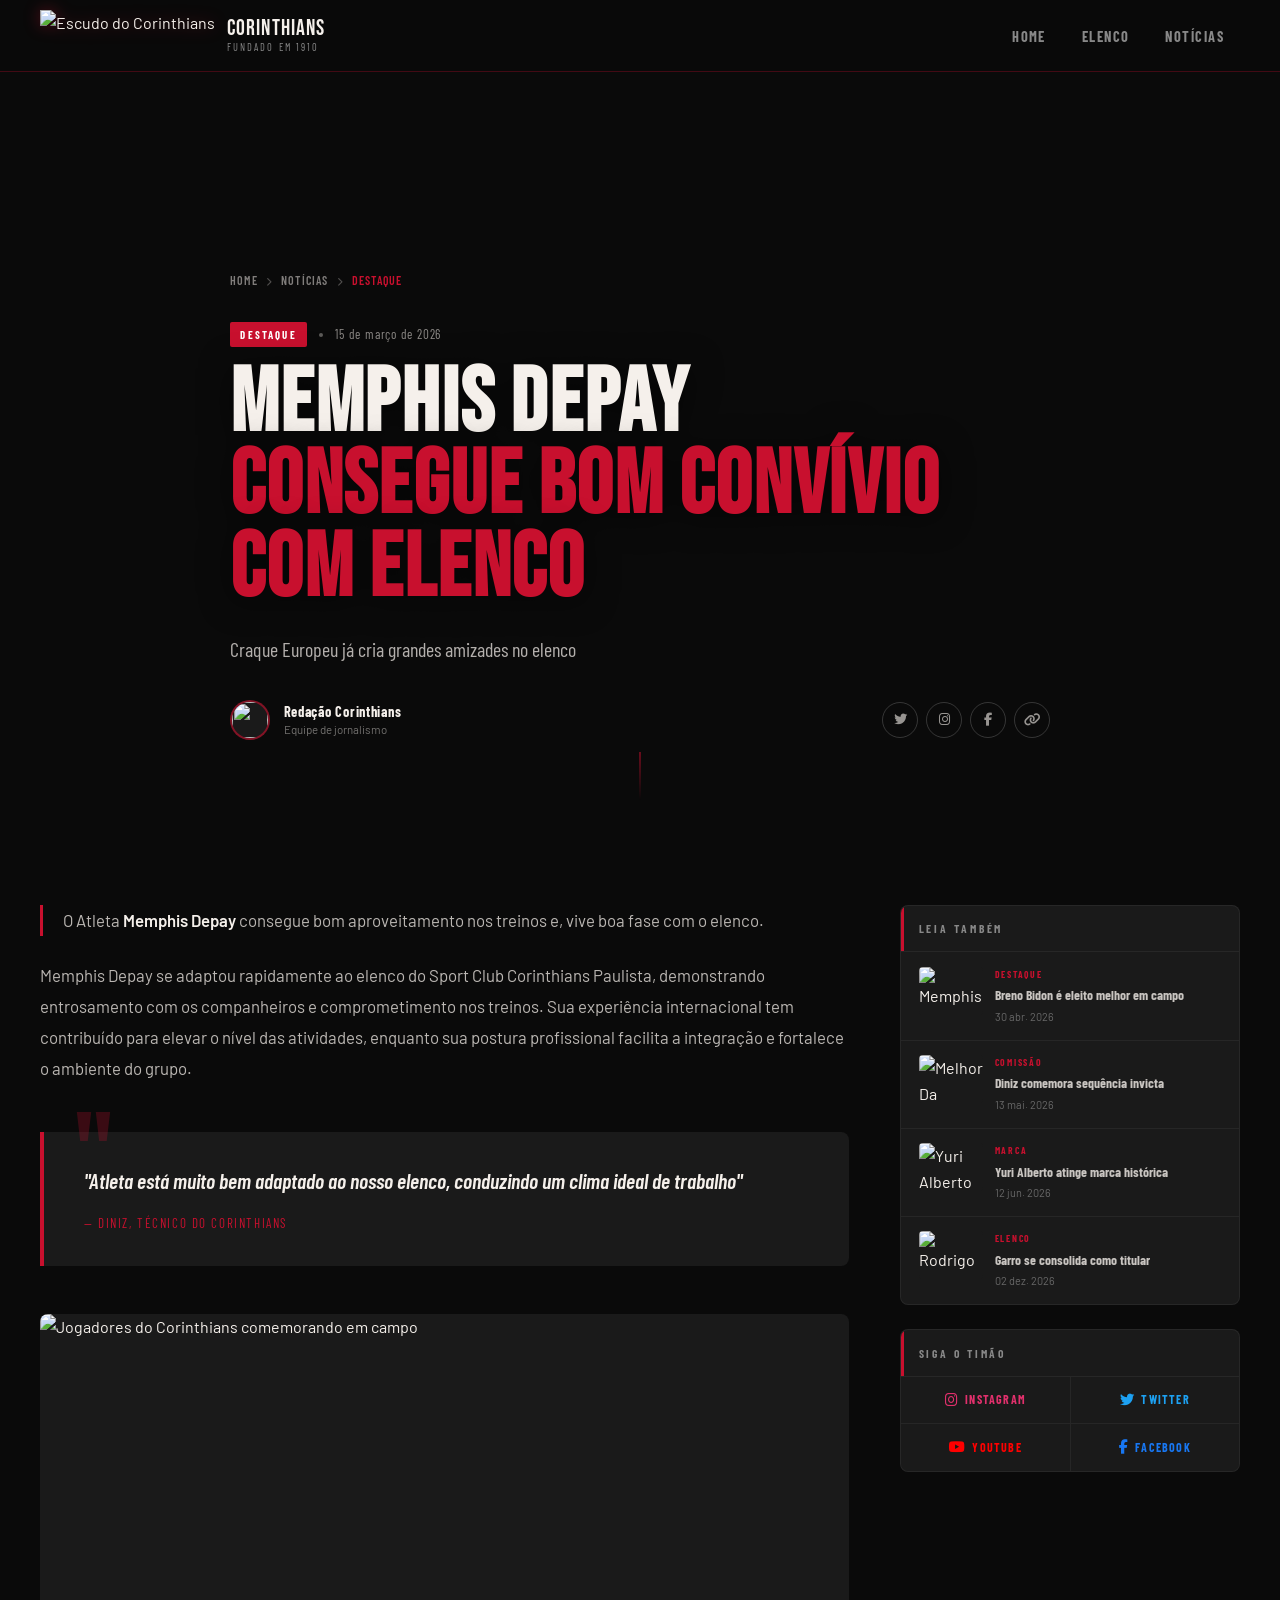
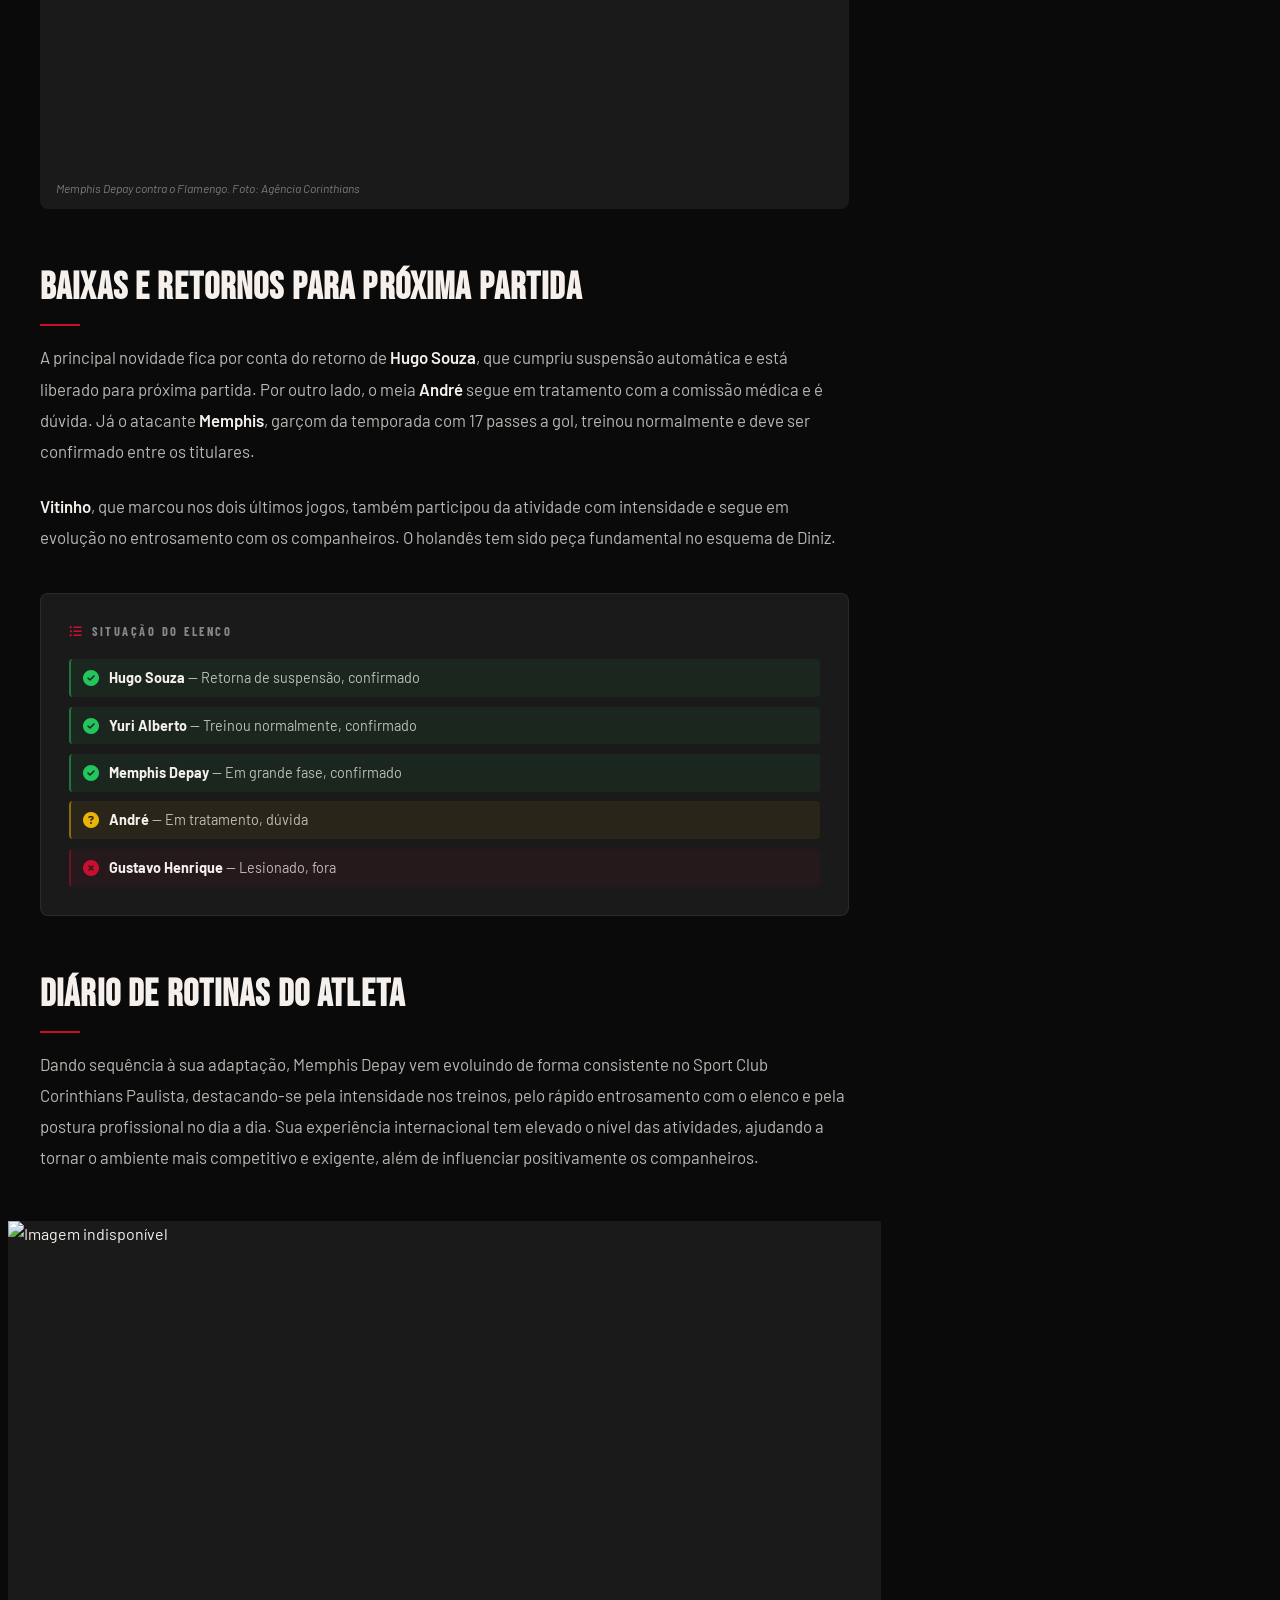
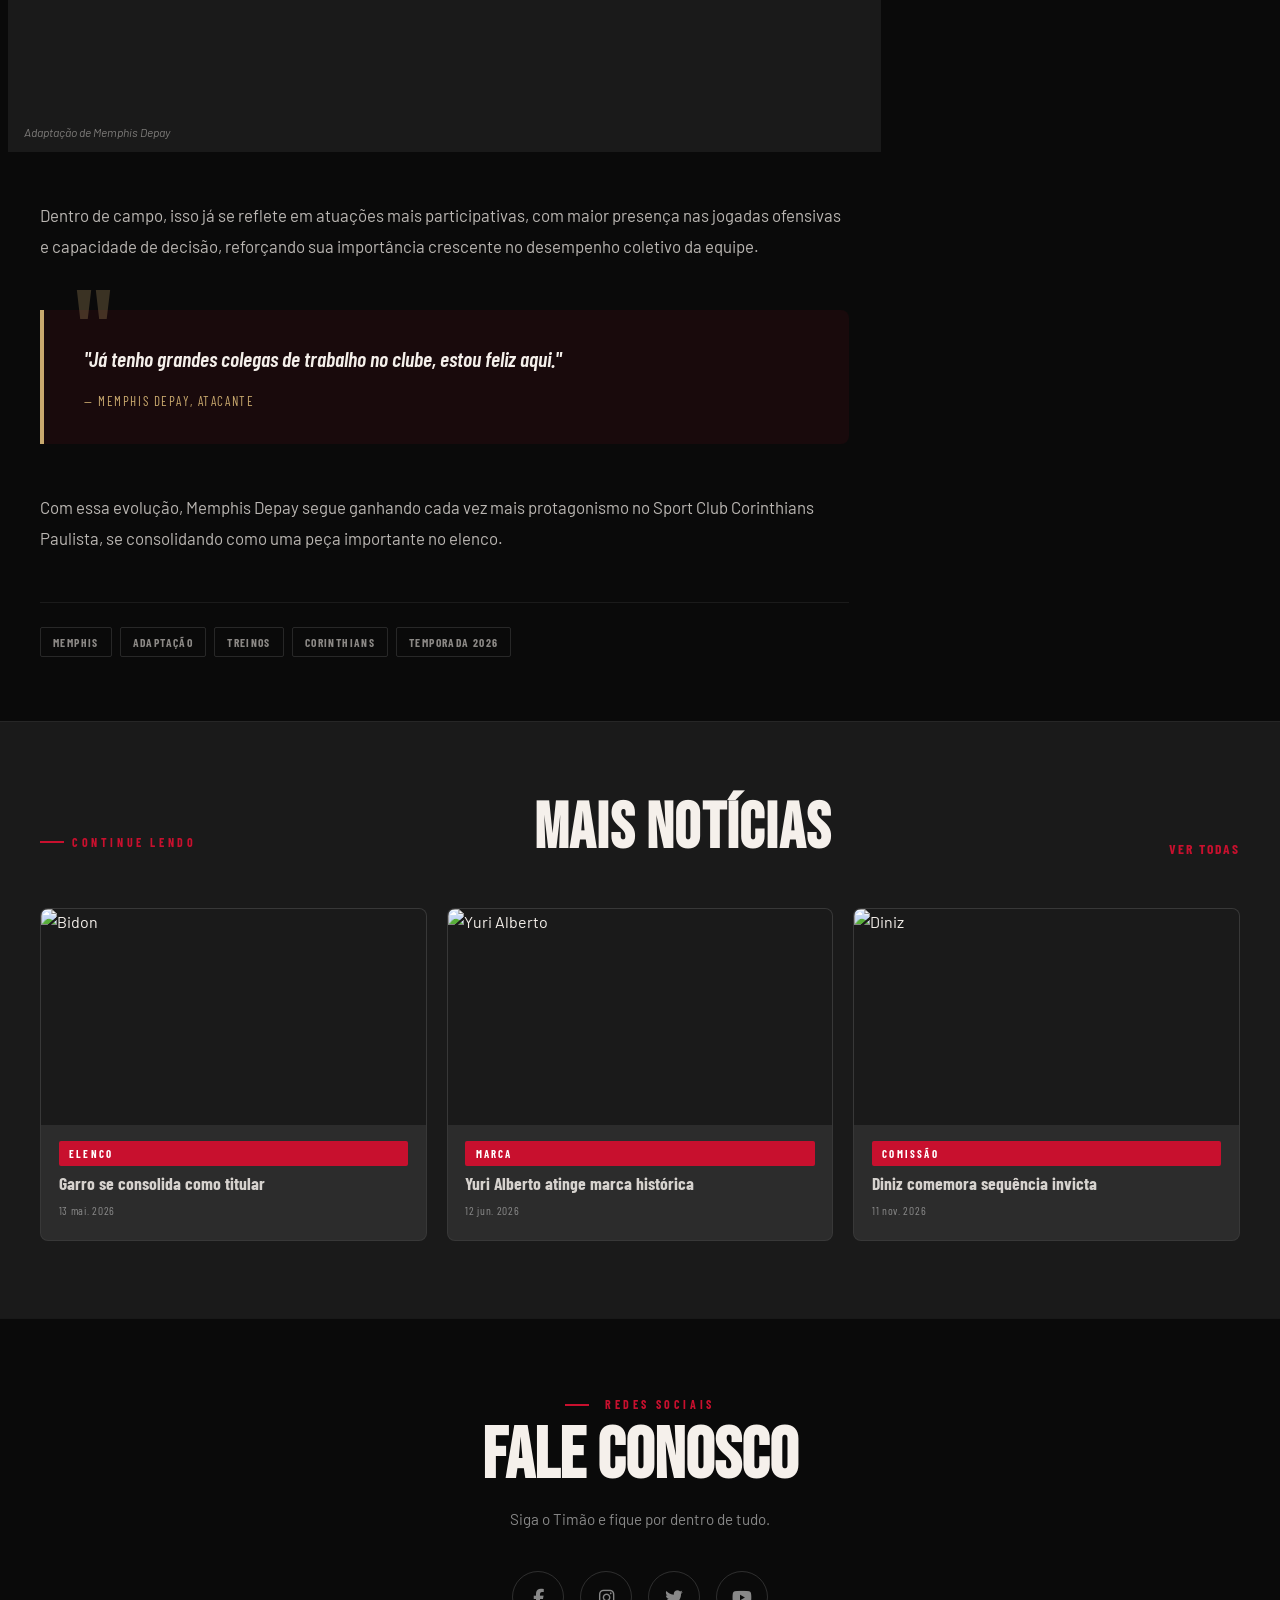
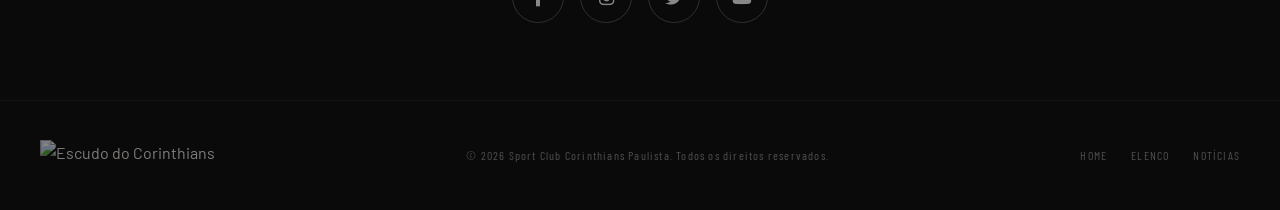
==== commit e1ab7678: "Add files via upload" ====
--- a/noticiamemphis.html
+++ b/noticiamemphis.html
@@ -210,10 +210,10 @@
 
       <!-- Tags da matéria -->
       <div class="art-tags" aria-label="Tags da matéria">
-        <span class="art-tag-item">Craque da Partida</span>
-        <span class="art-tag-item">Breno Bidon</span>
-        <span class="art-tag-item">Fernando Diniz</span>
-        <span class="art-tag-item">Cruzeiro</span>
+        <span class="art-tag-item">Memphis</span>
+        <span class="art-tag-item">Adaptação</span>
+        <span class="art-tag-item">Treinos</span>
+        <span class="art-tag-item">Corinthians</span>
         <span class="art-tag-item">Temporada 2026</span>
       </div>
 
